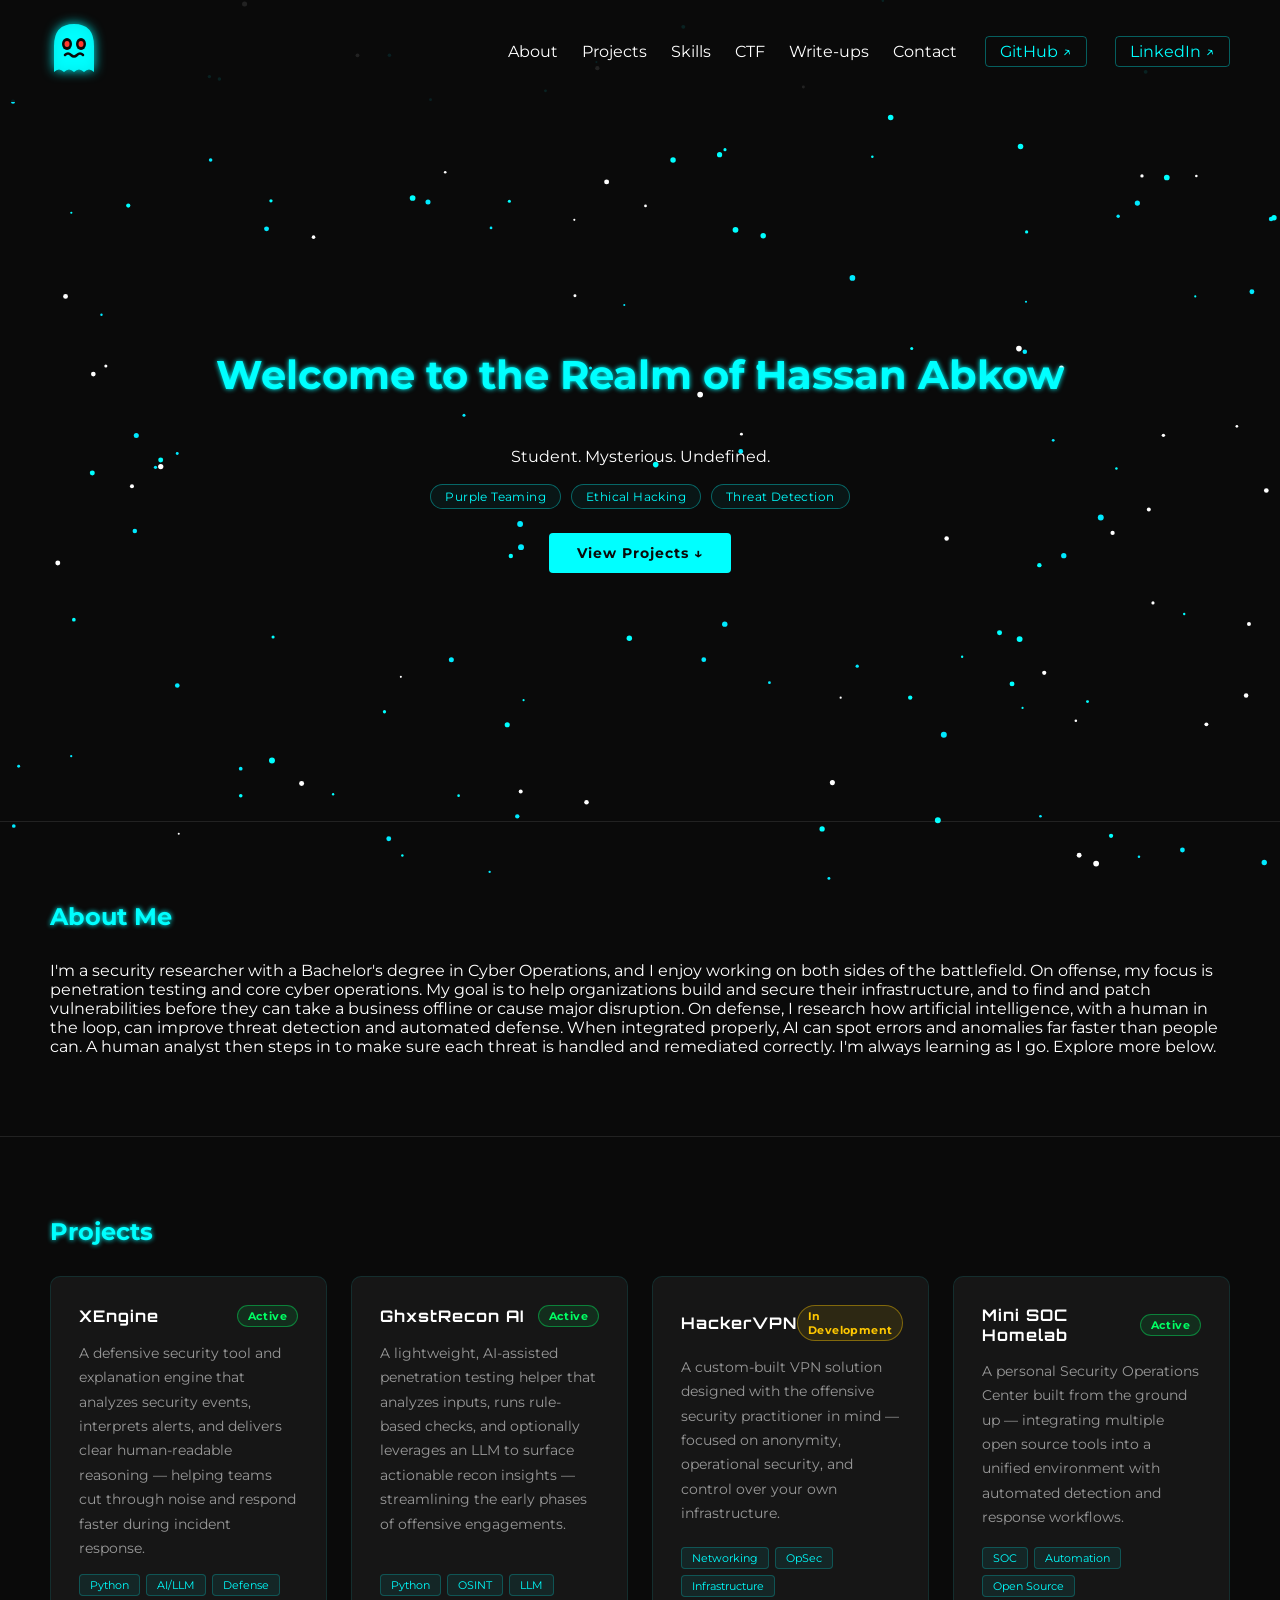
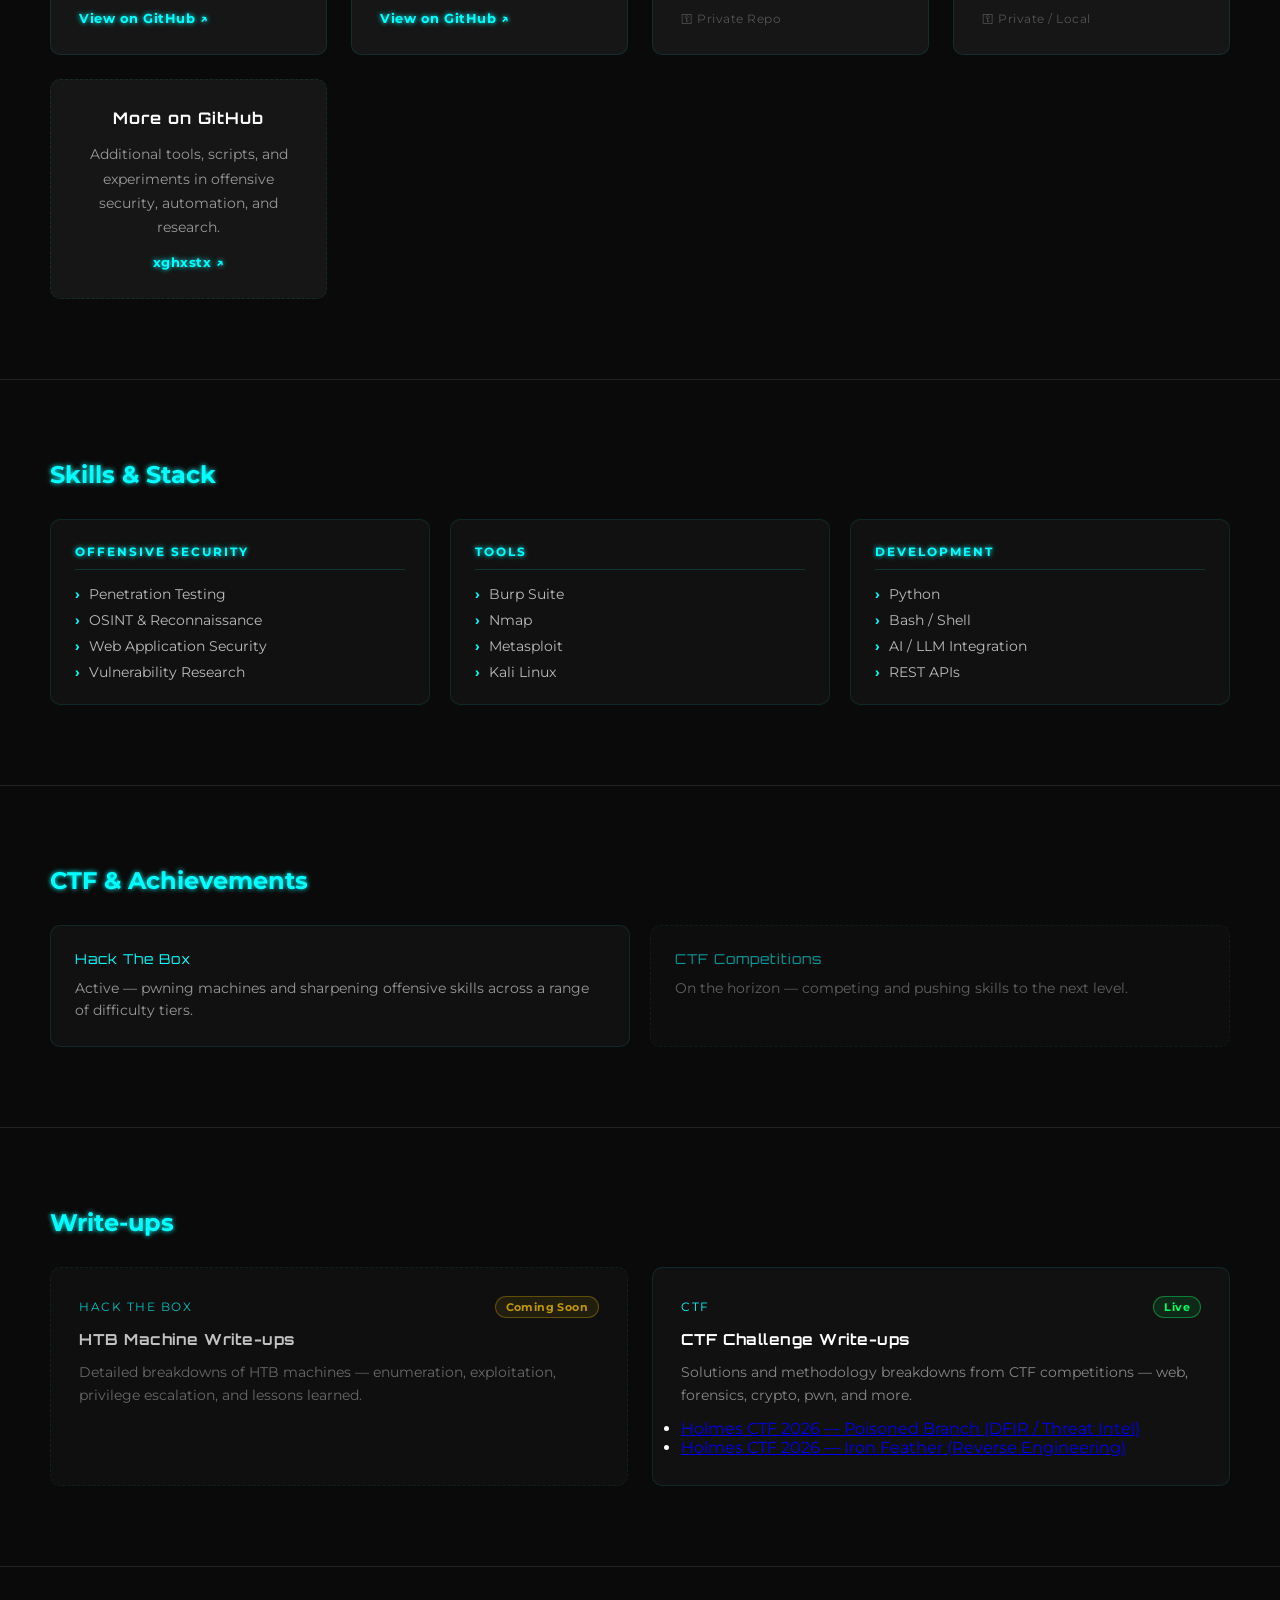
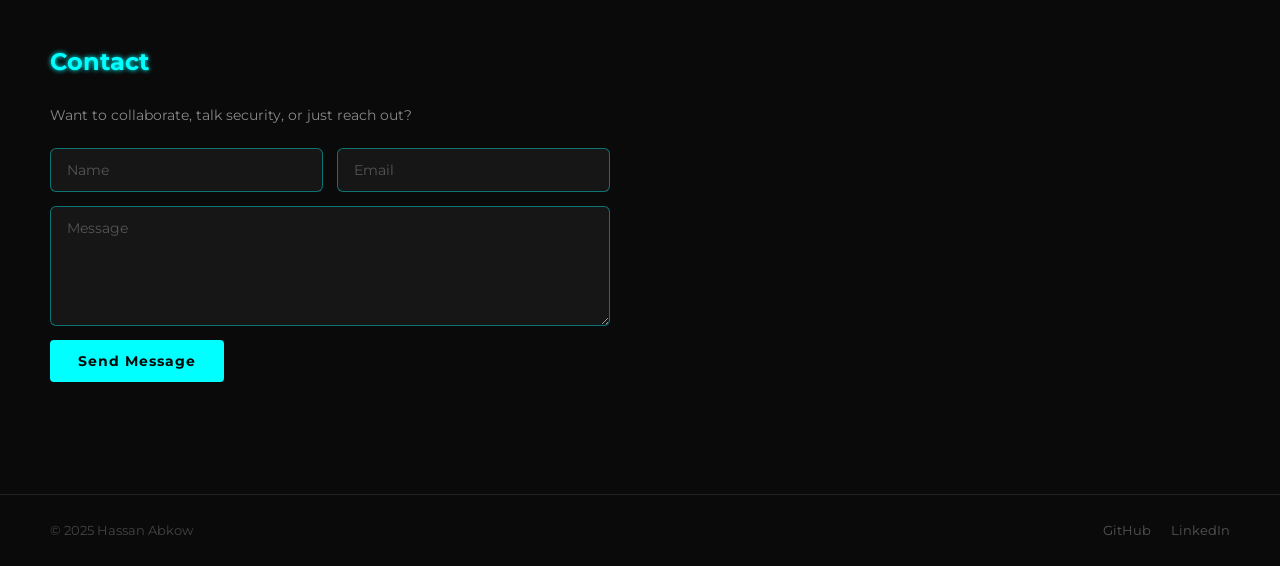
==== index.html @ f8ff7782 "Update index.html" ====
<!DOCTYPE html>
<html lang="en">
<head>
  <meta charset="UTF-8">
  <title>x6h057x | Hassan Abkow</title>
  <meta name="viewport" content="width=device-width, initial-scale=1.0">
  <link rel="stylesheet" href="style.css">
</head>
<body>

<header>
  <div class="logo">
    <svg class="logo-ghost" width="48" height="58" viewBox="0 0 48 58" xmlns="http://www.w3.org/2000/svg" cursor="pointer">
      <!-- Body -->
      <path d="M4,26 Q4,4 24,4 Q44,4 44,26 L44,52 Q39,47 34,52 Q29,47 24,52 Q19,47 14,52 Q9,47 4,52 Z"
            fill="#00ffff" opacity="0.92"/>
      <!-- Left eye -->
      <ellipse cx="17" cy="24" rx="5" ry="6" fill="#0a0a0a"/>
      <ellipse cx="17" cy="24" rx="2.5" ry="3" fill="#ff3b2f"/>
      <!-- Right eye -->
      <ellipse cx="31" cy="24" rx="5" ry="6" fill="#0a0a0a"/>
      <ellipse cx="31" cy="24" rx="2.5" ry="3" fill="#ff3b2f"/>
      <!-- Menacing mouth -->
      <path d="M15,35 Q18,32 21,35 Q24,38 27,35 Q30,32 33,35"
            stroke="#0a0a0a" stroke-width="2.5" fill="none" stroke-linecap="round"/>
    </svg>
  </div>
  <nav>
    <a href="#about">About</a>
    <a href="#projects">Projects</a>
    <a href="#skills">Skills</a>
    <a href="#ctf">CTF</a>
    <a href="#writeups">Write-ups</a>
    <a href="#contact">Contact</a>
    <a href="https://github.com/xghxstx" target="_blank" class="nav-github">GitHub ↗</a>
    <a href="https://www.linkedin.com/in/hassan-abkow-7b216433a/" target="_blank" class="nav-github">LinkedIn ↗</a>
  </nav>
</header>

<canvas id="particles"></canvas>
<div id="smoke"></div>

<!-- HERO -->
<section id="hero">
  <h2>Welcome to the Realm of Hassan Abkow</h2>
  <p>Student. Mysterious. Undefined.</p>
  <div class="hero-tags">
    <span class="tag">Purple Teaming</span>
    <span class="tag">Ethical Hacking</span>
    <span class="tag">Threat Detection</span>
  </div>
  <a href="#projects" class="cta-btn">View Projects ↓</a>
</section>

<!-- ABOUT -->
<section id="about">
  <h2>About Me</h2>
  <p>I'm a security researcher with a Bachelor's degree in Cyber Operations, and I enjoy working on both sides of the battlefield. On offense, my focus is penetration testing and core cyber operations. My goal is to help organizations build and secure their infrastructure, and to find and patch vulnerabilities before they can take a business offline or cause major disruption. On defense, I research how artificial intelligence, with a human in the loop, can improve threat detection and automated defense. When integrated properly, AI can spot errors and anomalies far faster than people can. A human analyst then steps in to make sure each threat is handled and remediated correctly. I'm always learning as I go. Explore more below.</p>
</section>

<!-- PROJECTS -->
<section id="projects">
  <h2>Projects</h2>
  <div class="project-grid">

    <div class="project-card">
      <div class="project-header">
        <h3 class="project-name">XEngine</h3>
        <span class="status-badge active">Active</span>
      </div>
      <p class="project-desc">A defensive security tool and explanation engine that analyzes security events, interprets alerts, and delivers clear human-readable reasoning — helping teams cut through noise and respond faster during incident response.</p>
      <div class="tech-stack">
        <span class="tech">Python</span>
        <span class="tech">AI/LLM</span>
        <span class="tech">Defense</span>
      </div>
      <a href="https://github.com/xghxstx/XEngine" target="_blank" class="project-link">View on GitHub ↗</a>
    </div>

    <div class="project-card">
      <div class="project-header">
        <h3 class="project-name">GhxstRecon AI</h3>
        <span class="status-badge active">Active</span>
      </div>
      <p class="project-desc">A lightweight, AI-assisted penetration testing helper that analyzes inputs, runs rule-based checks, and optionally leverages an LLM to surface actionable recon insights — streamlining the early phases of offensive engagements.</p>
      <div class="tech-stack">
        <span class="tech">Python</span>
        <span class="tech">OSINT</span>
        <span class="tech">LLM</span>
      </div>
      <a href="https://github.com/xghxstx/ghxstrecon_ai" target="_blank" class="project-link">View on GitHub ↗</a>
    </div>

    <div class="project-card">
      <div class="project-header">
        <h3 class="project-name">HackerVPN</h3>
        <span class="status-badge wip">In Development</span>
      </div>
      <p class="project-desc">A custom-built VPN solution designed with the offensive security practitioner in mind — focused on anonymity, operational security, and control over your own infrastructure.</p>
      <div class="tech-stack">
        <span class="tech">Networking</span>
        <span class="tech">OpSec</span>
        <span class="tech">Infrastructure</span>
      </div>
      <span class="project-private">⚿ Private Repo</span>
    </div>

    <div class="project-card">
      <div class="project-header">
        <h3 class="project-name">Mini SOC Homelab</h3>
        <span class="status-badge active">Active</span>
      </div>
      <p class="project-desc">A personal Security Operations Center built from the ground up — integrating multiple open source tools into a unified environment with automated detection and response workflows.</p>
      <div class="tech-stack">
        <span class="tech">SOC</span>
        <span class="tech">Automation</span>
        <span class="tech">Open Source</span>
      </div>
      <span class="project-private">⚿ Private / Local</span>
    </div>

    <div class="project-card project-card--more">
      <h3 class="project-name">More on GitHub</h3>
      <p class="project-desc">Additional tools, scripts, and experiments in offensive security, automation, and research.</p>
      <a href="https://github.com/xghxstx" target="_blank" class="project-link">xghxstx ↗</a>
    </div>

  </div>
</section>

<!-- SKILLS -->
<section id="skills">
  <h2>Skills & Stack</h2>
  <div class="skills-grid">

    <div class="skill-group">
      <h3>Offensive Security</h3>
      <ul>
        <li>Penetration Testing</li>
        <li>OSINT & Reconnaissance</li>
        <li>Web Application Security</li>
        <li>Vulnerability Research</li>
      </ul>
    </div>

    <div class="skill-group">
      <h3>Tools</h3>
      <ul>
        <li>Burp Suite</li>
        <li>Nmap</li>
        <li>Metasploit</li>
        <li>Kali Linux</li>
      </ul>
    </div>

    <div class="skill-group">
      <h3>Development</h3>
      <ul>
        <li>Python</li>
        <li>Bash / Shell</li>
        <li>AI / LLM Integration</li>
        <li>REST APIs</li>
      </ul>
    </div>

  </div>
</section>

<!-- CTF / ACHIEVEMENTS -->
<section id="ctf">
  <h2>CTF & Achievements</h2>
  <div class="ctf-grid">

    <div class="ctf-card">
      <div class="ctf-platform">Hack The Box</div>
      <p class="ctf-detail">Active — pwning machines and sharpening offensive skills across a range of difficulty tiers.</p>
    </div>

    <div class="ctf-card ctf-card--placeholder">
      <div class="ctf-platform">CTF Competitions</div>
      <p class="ctf-detail">On the horizon — competing and pushing skills to the next level.</p>
    </div>

  </div>
</section>

<!-- WRITE-UPS -->
<section id="writeups">
  <h2>Write-ups</h2>
  <div class="writeup-grid">

    <div class="writeup-card writeup-card--soon">
      <div class="writeup-header">
        <span class="writeup-category">Hack The Box</span>
        <span class="status-badge wip">Coming Soon</span>
      </div>
      <h3 class="writeup-title">HTB Machine Write-ups</h3>
      <p class="writeup-desc">Detailed breakdowns of HTB machines — enumeration, exploitation, privilege escalation, and lessons learned.</p>
    </div>
    
    <div class="writeup-card">
      <div class="writeup-header">
        <span class="writeup-category">CTF</span>
        <span class="status-badge active">Live</span>
      </div>
      <h3 class="writeup-title">CTF Challenge Write-ups</h3>
      <p class="writeup-desc">Solutions and methodology breakdowns from CTF competitions — web, forensics, crypto, pwn, and more.</p>
      <ul class="writeup-links">
      <li><a href="writeups/writeup-poisoned-branch.html">Holmes CTF 2026 — Poisoned Branch (DFIR / Threat Intel)</a></li>
      <li><a href="writeups/writeup-iron-feather.html">Holmes CTF 2026 — Iron Feather (Reverse Engineering)</a></li>
    </ul>
  </div>

  </div>
</section>

<!-- CONTACT -->
<section id="contact">
  <h2>Contact</h2>
  <p class="contact-sub">Want to collaborate, talk security, or just reach out?</p>
  <form id="contact-form">
    <div class="form-row">
      <input type="text"  id="cf-name"  placeholder="Name"  required>
      <input type="email" id="cf-email" placeholder="Email" required>
    </div>
    <textarea id="cf-msg" placeholder="Message" rows="5" required></textarea>
    <button type="button" id="send-btn">Send Message</button>
    <p id="form-feedback" class="form-feedback"></p>
  </form>
</section>

<footer>
  <div class="footer-inner">
    <p>&copy; 2025 Hassan Abkow</p>
    <div class="footer-links">
      <a href="https://github.com/xghxstx" target="_blank">GitHub</a>
      <a href="https://www.linkedin.com/in/hassan-abkow-7b216433a/" target="_blank">LinkedIn</a>
    </div>
  </div>
</footer>

<script src="script.js" defer></script>
</body>
</html>
---- style.css ----
/* Fonts */
@import url('https://fonts.googleapis.com/css2?family=Montserrat:wght@400;700&family=Orbitron:wght@500&display=swap');

/* Reset */
* { margin:0; padding:0; box-sizing:border-box; }
body { font-family:'Montserrat',sans-serif; background:#0a0a0a; color:#fff; overflow-x:hidden; position:relative; }

/* Smoke Overlay */
#smoke {
  position: fixed;
  top: 0; left: 0;
  width: 100%; height: 100%;
  background: url('') center/cover no-repeat;
  opacity: 0.15;
  pointer-events: none;
  z-index: 0;
}

/* FULLSCREEN PARTICLE BACKGROUND */
#particles {
  position: fixed;
  top: 0;
  left: 0;
  width: 100vw;
  height: 100vh;
  z-index: -2;
  pointer-events: none;
  background: transparent;
}

/* Smoke animation */
@keyframes drift {
  0% { background-position: 0 0; }
  100% { background-position: 1000px 0; }
}

/* ── Header ── */
header {
  display: flex;
  justify-content: space-between;
  align-items: center;
  padding: 20px 50px;
  position: sticky;
  top: 0;
  background: rgba(10,10,10,0.9);
  z-index: 10;
}
.logo h1 { font-family:'Orbitron',sans-serif; letter-spacing:3px; font-size:2rem; color:#00ffff; position:relative; transition:0.3s; cursor:pointer; }
header nav a { color:#fff; margin-left:20px; text-decoration:none; transition:0.3s; }
header nav a:hover { color:#ff3b2f; text-shadow:0 0 10px #ff3b2f; }

/* GitHub nav link — stands out */
.nav-github {
  color: #00ffff !important;
  border: 1px solid rgba(0,255,255,0.35);
  padding: 5px 14px;
  border-radius: 4px;
  margin-left: 24px !important;
}
.nav-github:hover {
  background: rgba(0,255,255,0.08);
  border-color: #00ffff;
  text-shadow: none !important;
  color: #00ffff !important;
}

/* Glitch Hover */
.glitch::before, .glitch::after { content:attr(data-text); position:absolute; left:0; top:0; opacity:0.8; }
.glitch::before { color:#ff3b2f; clip:rect(0,9999px,0,0); }
.glitch::after  { color:#00ffea; clip:rect(0,9999px,0,0); }
.glitch:hover::before, .glitch:hover::after { animation:glitchHover 0.5s infinite; }

@keyframes glitchHover {
  0%  { transform:translate(0,0); }
  20% { transform:translate(-2px,2px); }
  40% { transform:translate(2px,-2px); }
  60% { transform:translate(-1px,1px); }
  80% { transform:translate(1px,-1px); }
  100%{ transform:translate(0,0); }
}

/* ── Hero ── */
#hero {
  display: flex;
  flex-direction: column;
  justify-content: center;
  align-items: center;
  height: 80vh;
  text-align: center;
  animation: fadeIn 2s ease;
  gap: 18px;
  padding: 0 20px;
}
#hero h2 {
  font-size: 2.5rem;
  color: #00ffff;
  text-shadow: 0 0 5px #00ffff;
  animation: flicker 3s infinite;
}
.hero-tagline {
  font-size: 1.05rem;
  color: #bbb;
  max-width: 480px;
  line-height: 1.7;
}

/* Hero tag pills */
.hero-tags { display:flex; gap:10px; flex-wrap:wrap; justify-content:center; }
.tag {
  border: 1px solid rgba(0,255,255,0.35);
  color: #00ffff;
  padding: 4px 14px;
  border-radius: 20px;
  font-size: 0.78rem;
  background: rgba(0,255,255,0.05);
  letter-spacing: 0.4px;
}

/* CTA button */
.cta-btn {
  display: inline-block;
  margin-top: 6px;
  padding: 11px 28px;
  background: #00ffff;
  color: #0a0a0a;
  font-weight: 700;
  font-size: 0.88rem;
  letter-spacing: 1px;
  border-radius: 4px;
  text-decoration: none;
  transition: 0.3s;
}
.cta-btn:hover { background:#ff3b2f; color:#fff; box-shadow:0 0 20px #ff3b2f; }

/* ── Sections ── */
section { padding:80px 50px; border-bottom:1px solid rgba(255,255,255,0.1); }

/* ── Project Cards ── */
.project-grid { display:grid; grid-template-columns:repeat(auto-fit,minmax(240px,1fr)); gap:24px; }

.project-card {
  background: rgba(255,255,255,0.05);
  border: 1px solid rgba(0,255,255,0.1);
  padding: 28px;
  border-radius: 10px;
  display: flex;
  flex-direction: column;
  gap: 14px;
  transition: transform 0.3s, box-shadow 0.3s, background 0.3s;
}
.project-card:hover {
  transform: translateY(-8px);
  box-shadow: 0 0 25px rgba(0,255,255,0.2);
  background: rgba(255,255,255,0.08);
}
.project-card--more { justify-content:center; text-align:center; align-items:center; border-style:dashed; }

.project-header { display:flex; justify-content:space-between; align-items:center; }

.project-name {
  font-family: 'Orbitron', sans-serif;
  font-size: 1rem;
  color: #fff;
  letter-spacing: 1px;
  text-shadow: none;
  margin: 0;
}

/* Status badges */
.status-badge {
  font-size: 0.68rem;
  padding: 3px 10px;
  border-radius: 20px;
  font-weight: 700;
  letter-spacing: 0.4px;
}
.status-badge.active {
  background: rgba(0,255,100,0.1);
  border: 1px solid rgba(0,255,100,0.4);
  color: #00ff64;
}
.status-badge.wip {
  background: rgba(255,200,0,0.1);
  border: 1px solid rgba(255,200,0,0.4);
  color: #ffc800;
}

.project-desc {
  color: #999;
  font-size: 0.87rem;
  line-height: 1.75;
  flex: 1;
}

/* Tech stack chips */
.tech-stack { display:flex; flex-wrap:wrap; gap:6px; }
.tech {
  background: rgba(0,255,255,0.07);
  border: 1px solid rgba(0,255,255,0.22);
  color: #00ffff;
  font-size: 0.7rem;
  padding: 3px 10px;
  border-radius: 4px;
}

.project-link {
  display: inline-block;
  color: #00ffff;
  text-decoration: none;
  font-size: 0.82rem;
  font-weight: 700;
  letter-spacing: 0.5px;
  transition: 0.2s;
  text-shadow: 0 0 5px #00ffff;
}
.project-link:hover { color:#ff3b2f; text-shadow:0 0 8px #ff3b2f; }

/* ── Skills ── */
.skills-grid { display:grid; grid-template-columns:repeat(auto-fit,minmax(200px,1fr)); gap:20px; }

.skill-group {
  background: rgba(255,255,255,0.03);
  border: 1px solid rgba(0,255,255,0.1);
  border-radius: 10px;
  padding: 24px;
}
.skill-group h3 {
  font-size: 0.75rem;
  letter-spacing: 2px;
  text-transform: uppercase;
  margin-bottom: 16px;
  padding-bottom: 10px;
  border-bottom: 1px solid rgba(0,255,255,0.15);
}
.skill-group ul { list-style:none; display:flex; flex-direction:column; gap:10px; }
.skill-group ul li {
  color: #bbb;
  font-size: 0.87rem;
  padding-left: 14px;
  position: relative;
}
.skill-group ul li::before { content:'›'; position:absolute; left:0; color:#00ffff; font-weight:700; }

/* ── CTF / Achievements ── */
.ctf-grid { display:grid; grid-template-columns:repeat(auto-fit,minmax(200px,1fr)); gap:20px; }

.ctf-card {
  background: rgba(255,255,255,0.03);
  border: 1px solid rgba(0,255,255,0.1);
  border-radius: 10px;
  padding: 24px;
  display: flex;
  flex-direction: column;
  gap: 10px;
  transition: transform 0.3s, box-shadow 0.3s;
}
.ctf-card:hover { transform:translateY(-5px); box-shadow:0 0 18px rgba(0,255,255,0.15); }
.ctf-card--placeholder { border-style:dashed; opacity:0.6; }

.ctf-platform {
  font-family: 'Orbitron', sans-serif;
  font-size: 0.85rem;
  color: #00ffff;
  letter-spacing: 1px;
}
.ctf-detail { color:#999; font-size:0.85rem; line-height:1.65; }

/* ── Buttons ── */
button { background:#00ffff; border:none; padding:10px 20px; cursor:pointer; transition:0.3s; }
button:hover { background:#ff3b2f; box-shadow:0 0 20px #ff3b2f; animation:flicker 2s infinite; }

/* ── Contact ── */
.contact-sub { color:#888; margin-bottom:24px; font-size:0.9rem; }

#contact-form {
  max-width: 560px;
  display: flex;
  flex-direction: column;
  gap: 14px;
}
.form-row { display:grid; grid-template-columns:1fr 1fr; gap:14px; }

#contact input,
#contact textarea {
  background: rgba(255,255,255,0.05);
  border: 1px solid rgba(0,255,255,0.4);
  color: #fff;
  padding: 12px 16px;
  border-radius: 6px;
  outline: none;
  font-family: 'Montserrat', sans-serif;
  font-size: 0.88rem;
  width: 100%;
  transition: border-color 0.2s;
}
#contact input::placeholder,
#contact textarea::placeholder { color:#555; }
#contact input:focus,
#contact textarea:focus { border-color: rgba(0,255,255,0.7); }
#contact textarea { resize:vertical; min-height:120px; }

#send-btn {
  align-self: flex-start;
  background: #00ffff;
  color: #0a0a0a;
  border: none;
  padding: 12px 28px;
  font-family: 'Montserrat', sans-serif;
  font-weight: 700;
  font-size: 0.88rem;
  letter-spacing: 1px;
  border-radius: 4px;
  cursor: pointer;
  transition: 0.3s;
}
#send-btn:hover { background:#ff3b2f; color:#fff; box-shadow:0 0 20px #ff3b2f; animation:none; }

.form-feedback { font-size:0.85rem; min-height:18px; color:#00ff64; }
.form-feedback.error { color:#ff3b2f; }

/* ── Footer ── */
footer { padding:28px 50px; position:relative; z-index:2; }
.footer-inner { display:flex; justify-content:space-between; align-items:center; }
footer p { color:#444; font-size:0.8rem; }
.footer-links { display:flex; gap:20px; }
.footer-links a { color:#555; text-decoration:none; font-size:0.8rem; transition:0.2s; }
.footer-links a:hover { color:#00ffff; }

/* ── Animations ── */
@keyframes fadeIn { from { opacity:0; } to { opacity:1; } }
@keyframes flicker {
  0%,19%,21%,23%,25%,54%,56%,100% { opacity:1; text-shadow:0 0 5px #00ffff,0 0 10px #00ffff; }
  20%,22%,24%,55% { opacity:0.4; text-shadow:none; }
}

/* ── Keep content above canvas ── */
body, header, section, footer { position:relative; z-index:2; }

/* ── Section headings ── */
section h2,
section h3 {
  color: #00ffff;
  text-shadow: 0 0 5px #00ffff;
}
section h2 { margin-bottom:30px; }

/* ── Responsive ── */
@media(max-width:768px){
  header { flex-direction:column; gap:14px; padding:20px; }
  header nav { flex-wrap:wrap; justify-content:center; }
  section { padding:60px 24px; }
  #hero h2 { font-size:2rem; }
  .form-row { grid-template-columns:1fr; }
  .footer-inner { flex-direction:column; gap:10px; text-align:center; }
}

/* Ghost logo glitch */
.logo-ghost {
  filter: drop-shadow(0 0 6px #00ffff);
  transition: filter 0.3s;
  cursor: pointer;
}

.logo-ghost:hover {
  animation: ghostGlitch 0.5s infinite;
}

@keyframes ghostGlitch {
  0%   { filter: drop-shadow(0 0 6px #00ffff); transform: translate(0, 0); }
  15%  { filter: drop-shadow(-3px 0 0 #ff3b2f) drop-shadow(3px 0 0 #00ffea); transform: translate(-2px, 1px); }
  30%  { filter: drop-shadow(0 0 6px #00ffff); transform: translate(0, 0); }
  45%  { filter: drop-shadow(3px 0 0 #ff3b2f) drop-shadow(-3px 0 0 #00ffea); transform: translate(2px, -1px); }
  60%  { filter: drop-shadow(0 0 6px #00ffff); transform: translate(0, 0); }
  75%  { filter: drop-shadow(-2px 0 0 #ff3b2f) drop-shadow(2px 0 0 #00ffea); transform: translate(-1px, 2px); }
  100% { filter: drop-shadow(0 0 6px #00ffff); transform: translate(0, 0); }
}

/* ── Write-ups ── */
.writeup-grid { display:grid; grid-template-columns:repeat(auto-fit,minmax(260px,1fr)); gap:24px; }

.writeup-card {
  background: rgba(255,255,255,0.03);
  border: 1px solid rgba(0,255,255,0.1);
  border-radius: 10px;
  padding: 28px;
  display: flex;
  flex-direction: column;
  gap: 12px;
  transition: transform 0.3s, box-shadow 0.3s;
}
.writeup-card--soon {
  border-style: dashed;
  opacity: 0.75;
}
.writeup-card:hover {
  transform: translateY(-6px);
  box-shadow: 0 0 20px rgba(0,255,255,0.12);
  opacity: 1;
}
.writeup-header {
  display: flex;
  justify-content: space-between;
  align-items: center;
}
.writeup-category {
  font-size: 0.72rem;
  letter-spacing: 1.5px;
  text-transform: uppercase;
  color: #00ffff;
}
.writeup-title {
  font-family: 'Orbitron', sans-serif;
  font-size: 0.95rem;
  color: #fff;
  letter-spacing: 0.5px;
  text-shadow: none;
  margin: 0;
}
.writeup-desc {
  color: #888;
  font-size: 0.85rem;
  line-height: 1.7;
}

.project-private {
  font-size: 0.75rem;
  color: #555;
  letter-spacing: 0.5px;
  margin-top: auto;
}
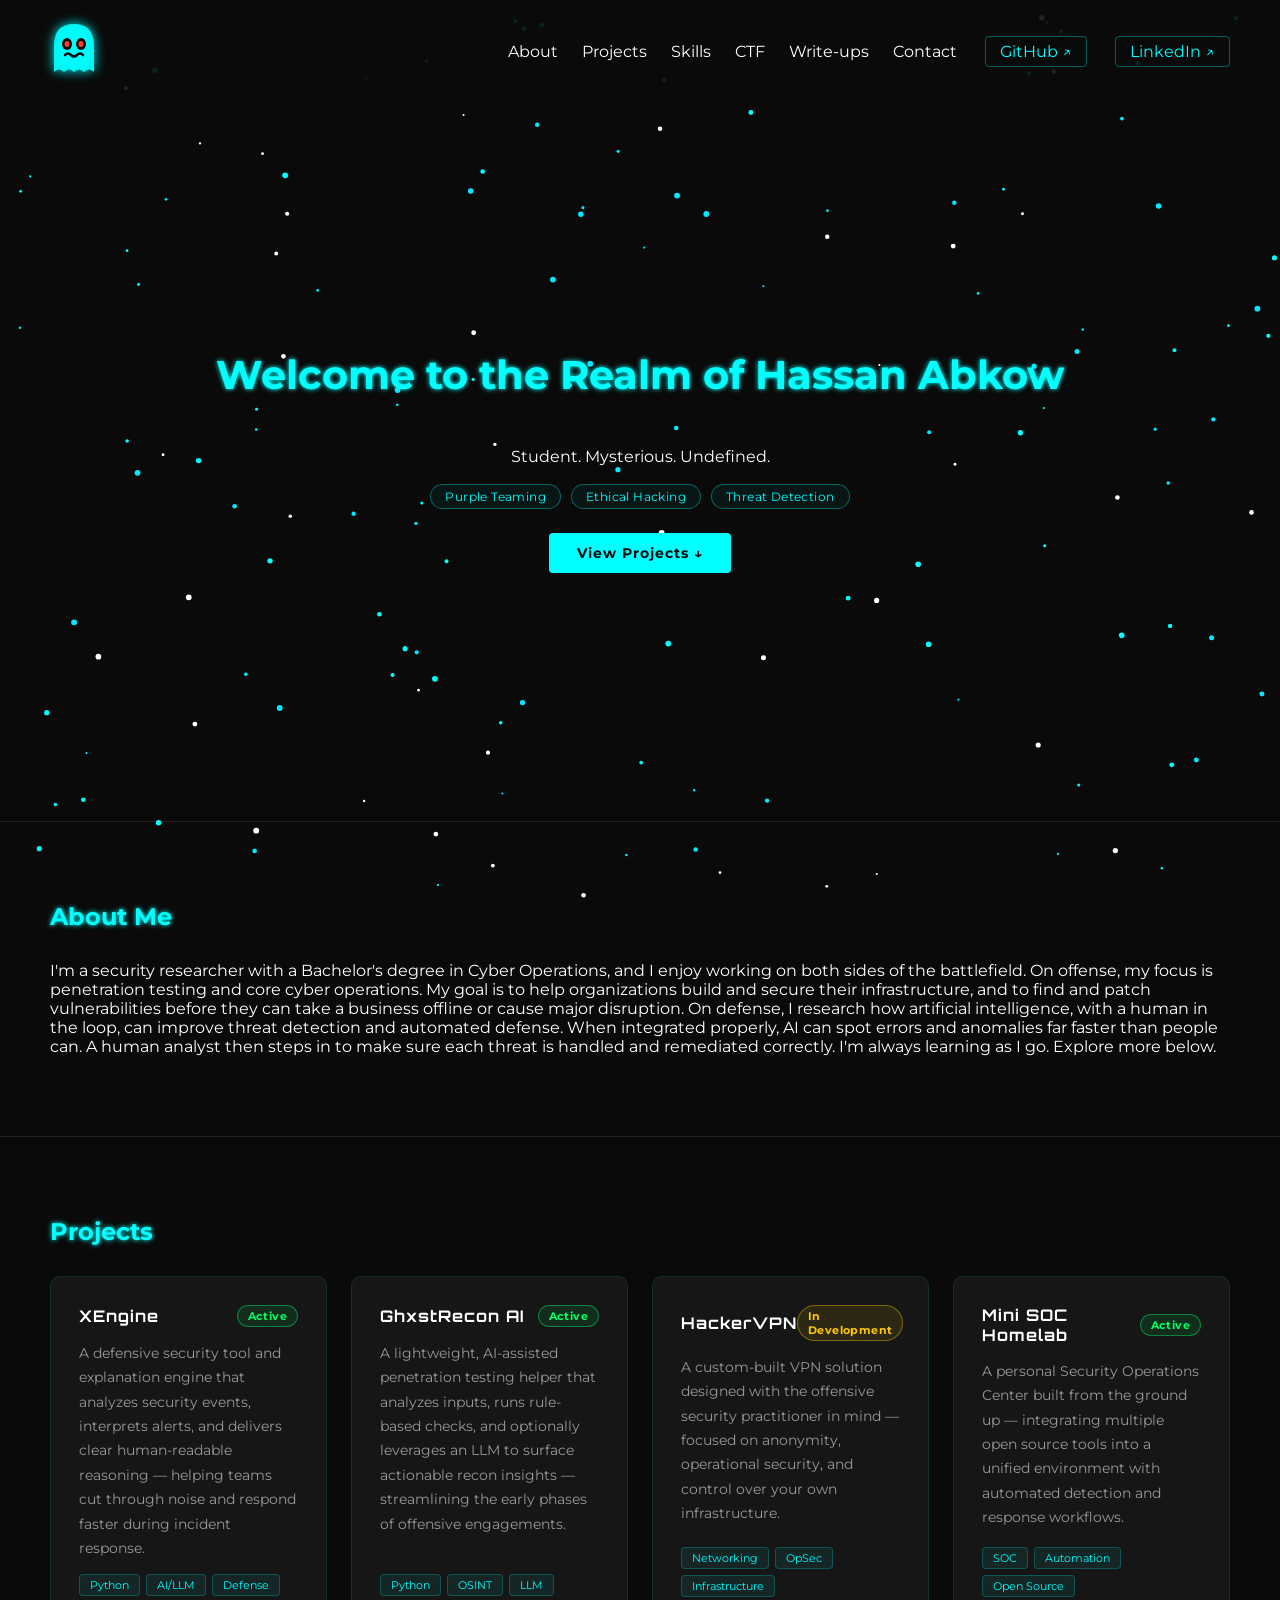
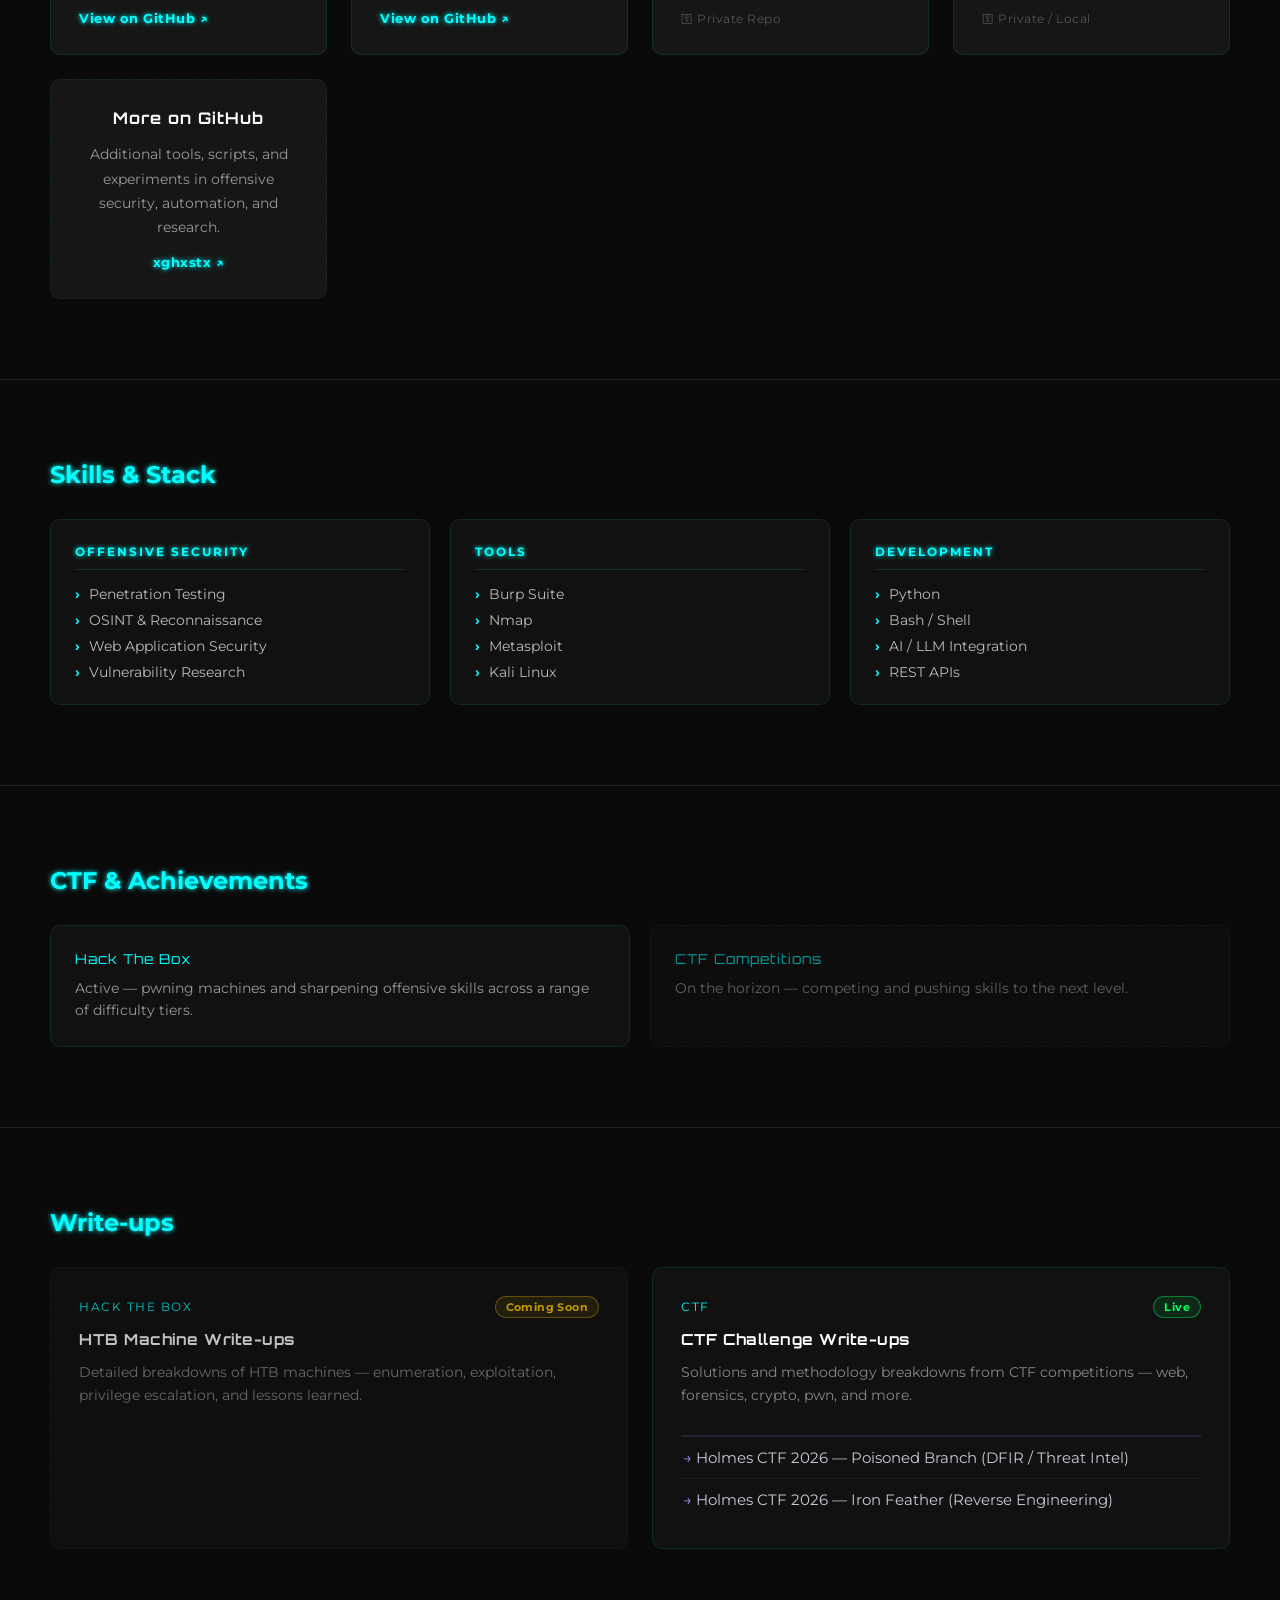
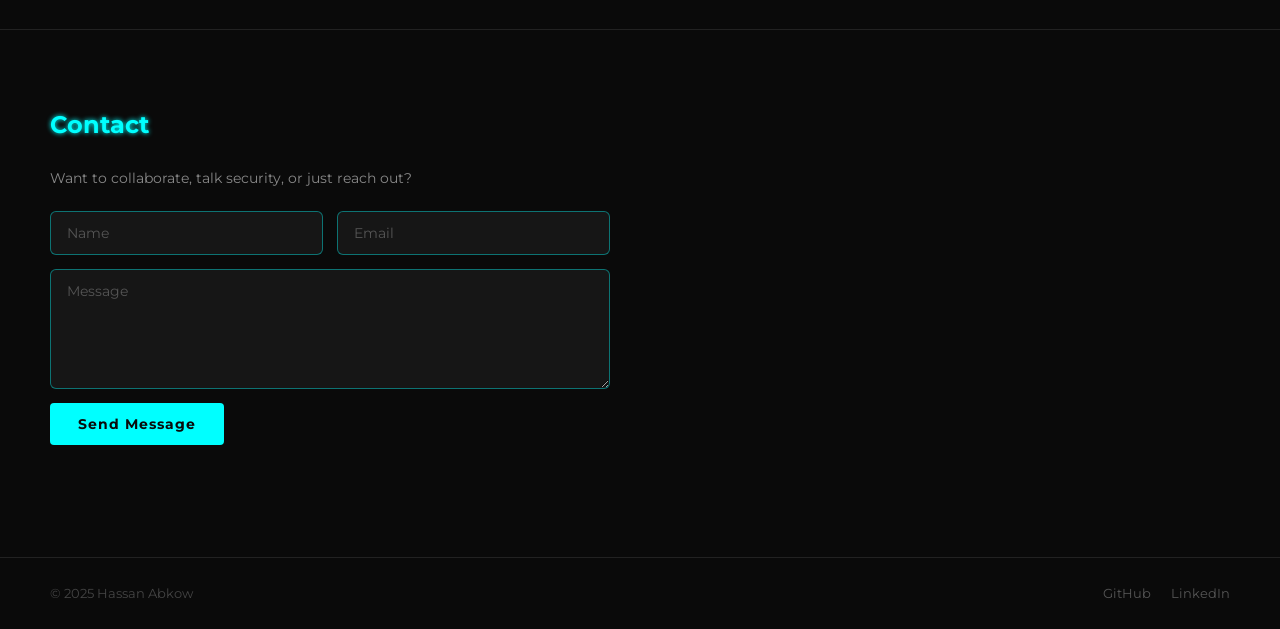
==== commit 9eb567e0: "Add CTF Challenge Write-ups to index.html Added a new CTF Challenge Write-ups section with links." ====
--- a/index.html
+++ b/index.html
@@ -198,18 +198,22 @@
       <p class="writeup-desc">Detailed breakdowns of HTB machines — enumeration, exploitation, privilege escalation, and lessons learned.</p>
     </div>
     
-    <div class="writeup-card">
-      <div class="writeup-header">
-        <span class="writeup-category">CTF</span>
-        <span class="status-badge active">Live</span>
-      </div>
-      <h3 class="writeup-title">CTF Challenge Write-ups</h3>
-      <p class="writeup-desc">Solutions and methodology breakdowns from CTF competitions — web, forensics, crypto, pwn, and more.</p>
-      <ul class="writeup-links">
-      <li><a href="writeups/writeup-poisoned-branch.html">Holmes CTF 2026 — Poisoned Branch (DFIR / Threat Intel)</a></li>
-      <li><a href="writeups/writeup-iron-feather.html">Holmes CTF 2026 — Iron Feather (Reverse Engineering)</a></li>
-    </ul>
-  </div>
+<div class="writeup-card">
+  <div class="writeup-header">
+    <span class="writeup-category">CTF</span>
+    <span class="status-badge active">Live</span>
+  </div>
+  <h3 class="writeup-title">CTF Challenge Write-ups</h3>
+  <p class="writeup-desc">Solutions and methodology breakdowns from CTF competitions — web, forensics, crypto, pwn, and more.</p>
+  <ul style="list-style:none; margin:16px 0 0; padding:0; border-top:1px solid rgba(167,139,250,0.15);">
+    <li style="border-top:1px solid rgba(167,139,250,0.10);">
+      <a href="writeups/writeup-poisoned-branch.html" style="display:block; padding:11px 2px; color:#c7cbd6; text-decoration:none; font-size:0.95rem;"><span style="color:#a78bfa;">→</span> Holmes CTF 2026 — Poisoned Branch (DFIR / Threat Intel)</a>
+    </li>
+    <li style="border-top:1px solid rgba(167,139,250,0.10);">
+      <a href="writeups/writeup-iron-feather.html" style="display:block; padding:11px 2px; color:#c7cbd6; text-decoration:none; font-size:0.95rem;"><span style="color:#a78bfa;">→</span> Holmes CTF 2026 — Iron Feather (Reverse Engineering)</a>
+    </li>
+  </ul>
+</div>
 
   </div>
 </section>
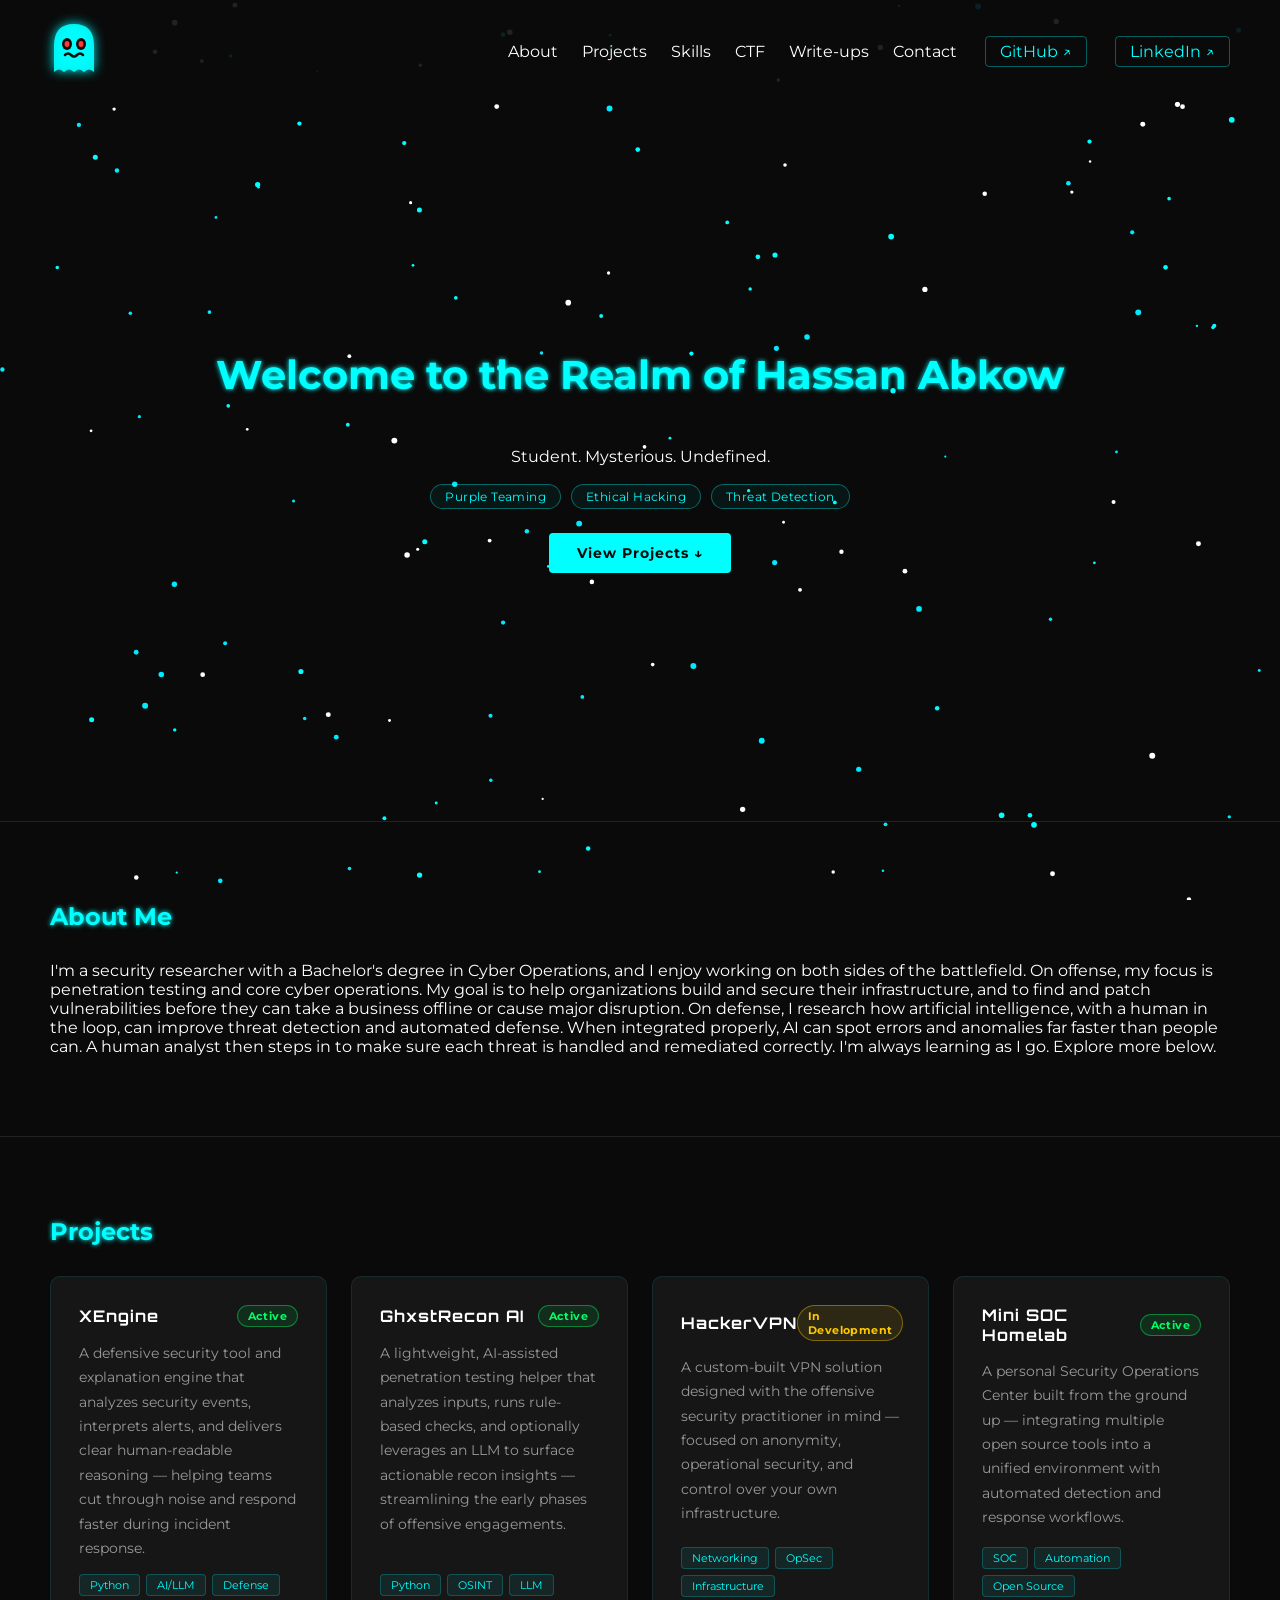
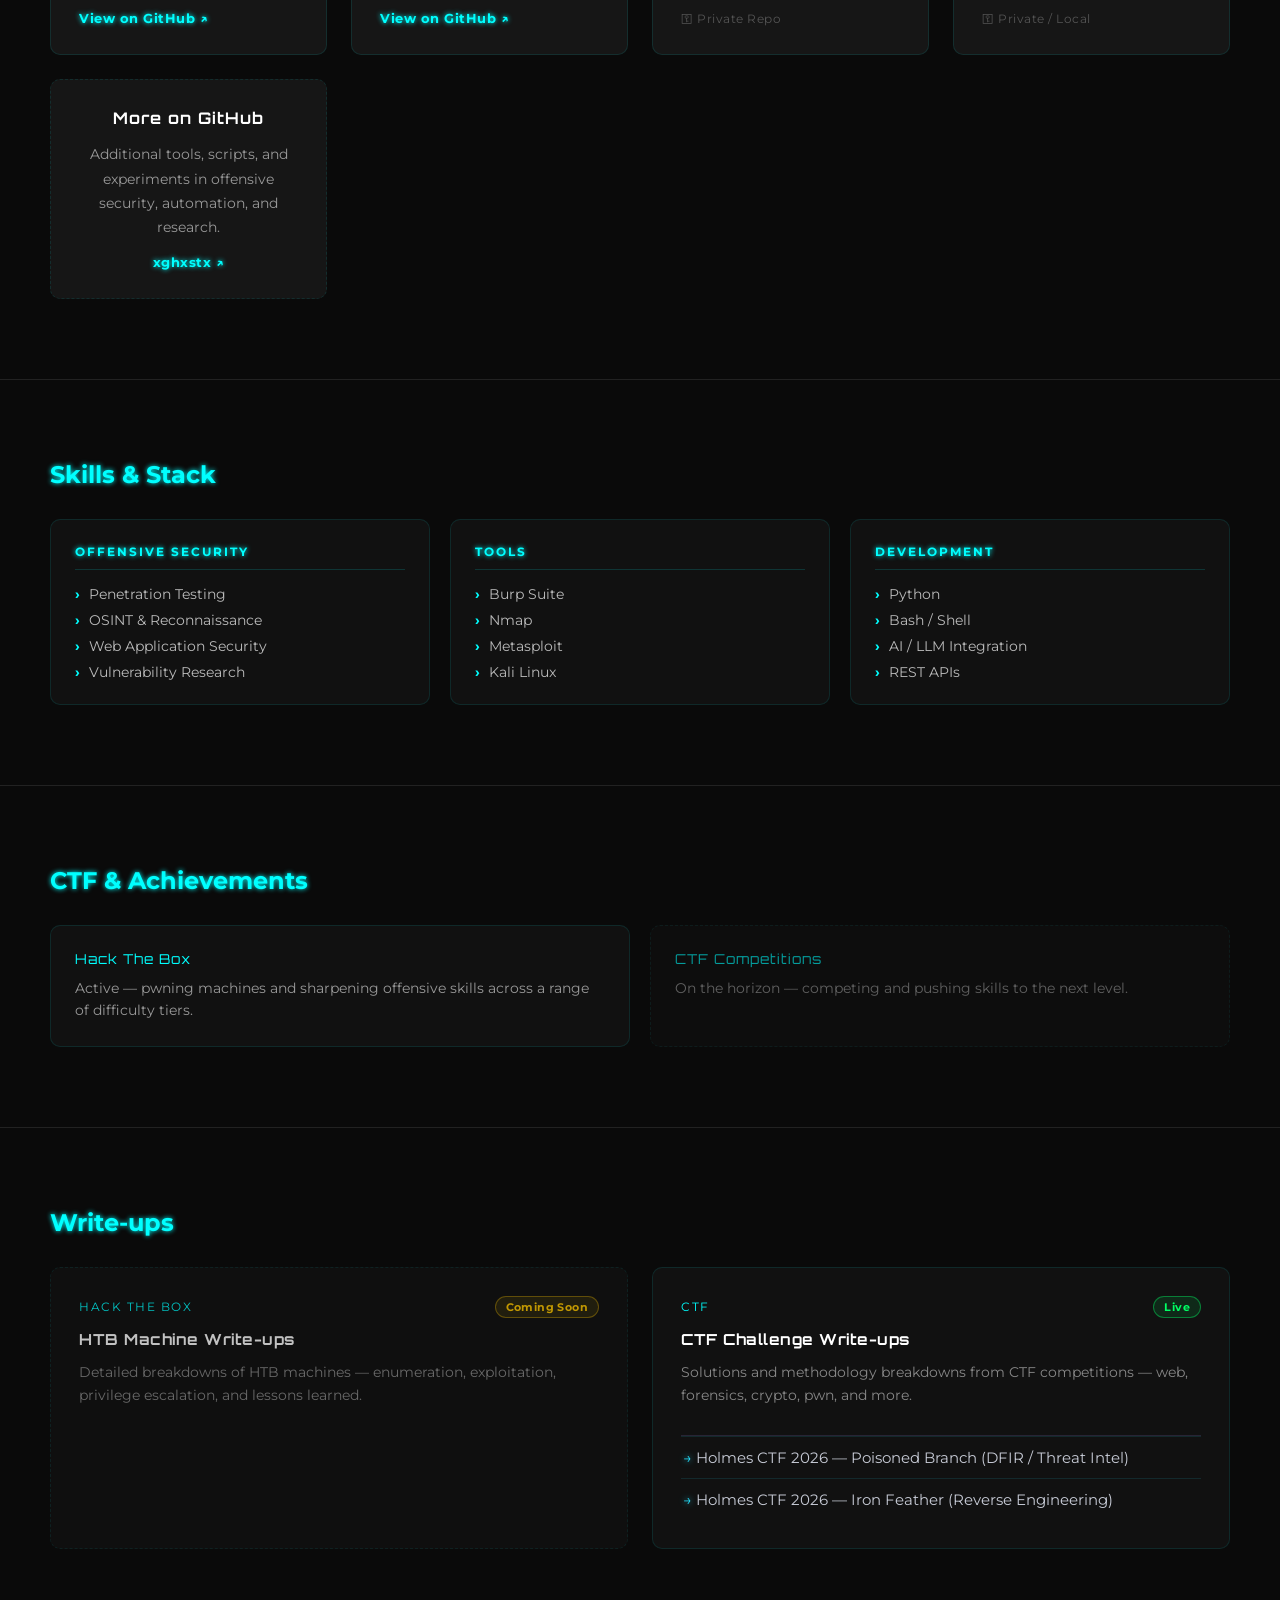
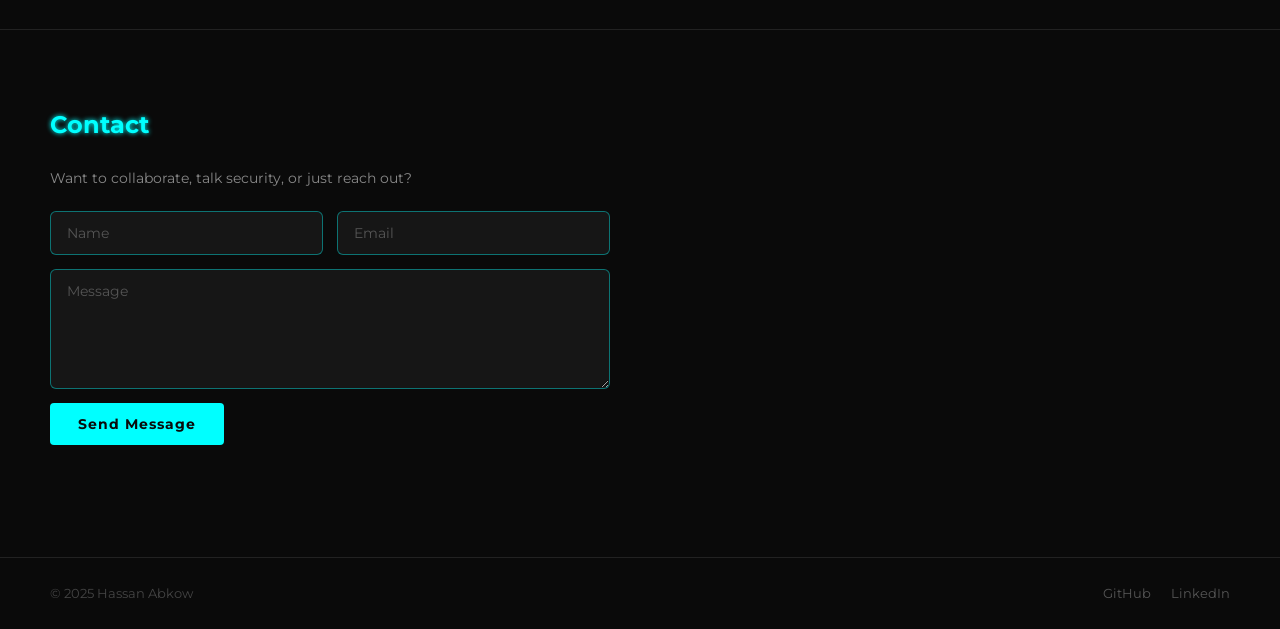
==== commit bb9c3088: "Update index.html" ====
--- a/index.html
+++ b/index.html
@@ -206,11 +206,12 @@
   <h3 class="writeup-title">CTF Challenge Write-ups</h3>
   <p class="writeup-desc">Solutions and methodology breakdowns from CTF competitions — web, forensics, crypto, pwn, and more.</p>
   <ul style="list-style:none; margin:16px 0 0; padding:0; border-top:1px solid rgba(167,139,250,0.15);">
-    <li style="border-top:1px solid rgba(167,139,250,0.10);">
-      <a href="writeups/writeup-poisoned-branch.html" style="display:block; padding:11px 2px; color:#c7cbd6; text-decoration:none; font-size:0.95rem;"><span style="color:#a78bfa;">→</span> Holmes CTF 2026 — Poisoned Branch (DFIR / Threat Intel)</a>
+        <li style="border-top:1px solid rgba(34,211,238,0.12);">
+      <a href="writeups/writeup-poisoned-branch.html" style="display:block; padding:11px 2px; color:#c7cbd6; text-decoration:none; font-size:0.95rem;"><span style="color:#22d3ee; text-shadow:0 0 6px rgba(34,211,238,0.85);">→</span> Holmes CTF 2026 — Poisoned Branch (DFIR / Threat Intel)</a>
     </li>
-    <li style="border-top:1px solid rgba(167,139,250,0.10);">
-      <a href="writeups/writeup-iron-feather.html" style="display:block; padding:11px 2px; color:#c7cbd6; text-decoration:none; font-size:0.95rem;"><span style="color:#a78bfa;">→</span> Holmes CTF 2026 — Iron Feather (Reverse Engineering)</a>
+    <li style="border-top:1px solid rgba(34,211,238,0.12);">
+      <a href="writeups/writeup-iron-feather.html" style="display:block; padding:11px 2px; color:#c7cbd6; text-decoration:none; font-size:0.95rem;"><span style="color:#22d3ee; text-shadow:0 0 6px rgba(34,211,238,0.85);">→</span> Holmes CTF 2026 — Iron Feather (Reverse Engineering)</a>
+    </li>
     </li>
   </ul>
 </div>
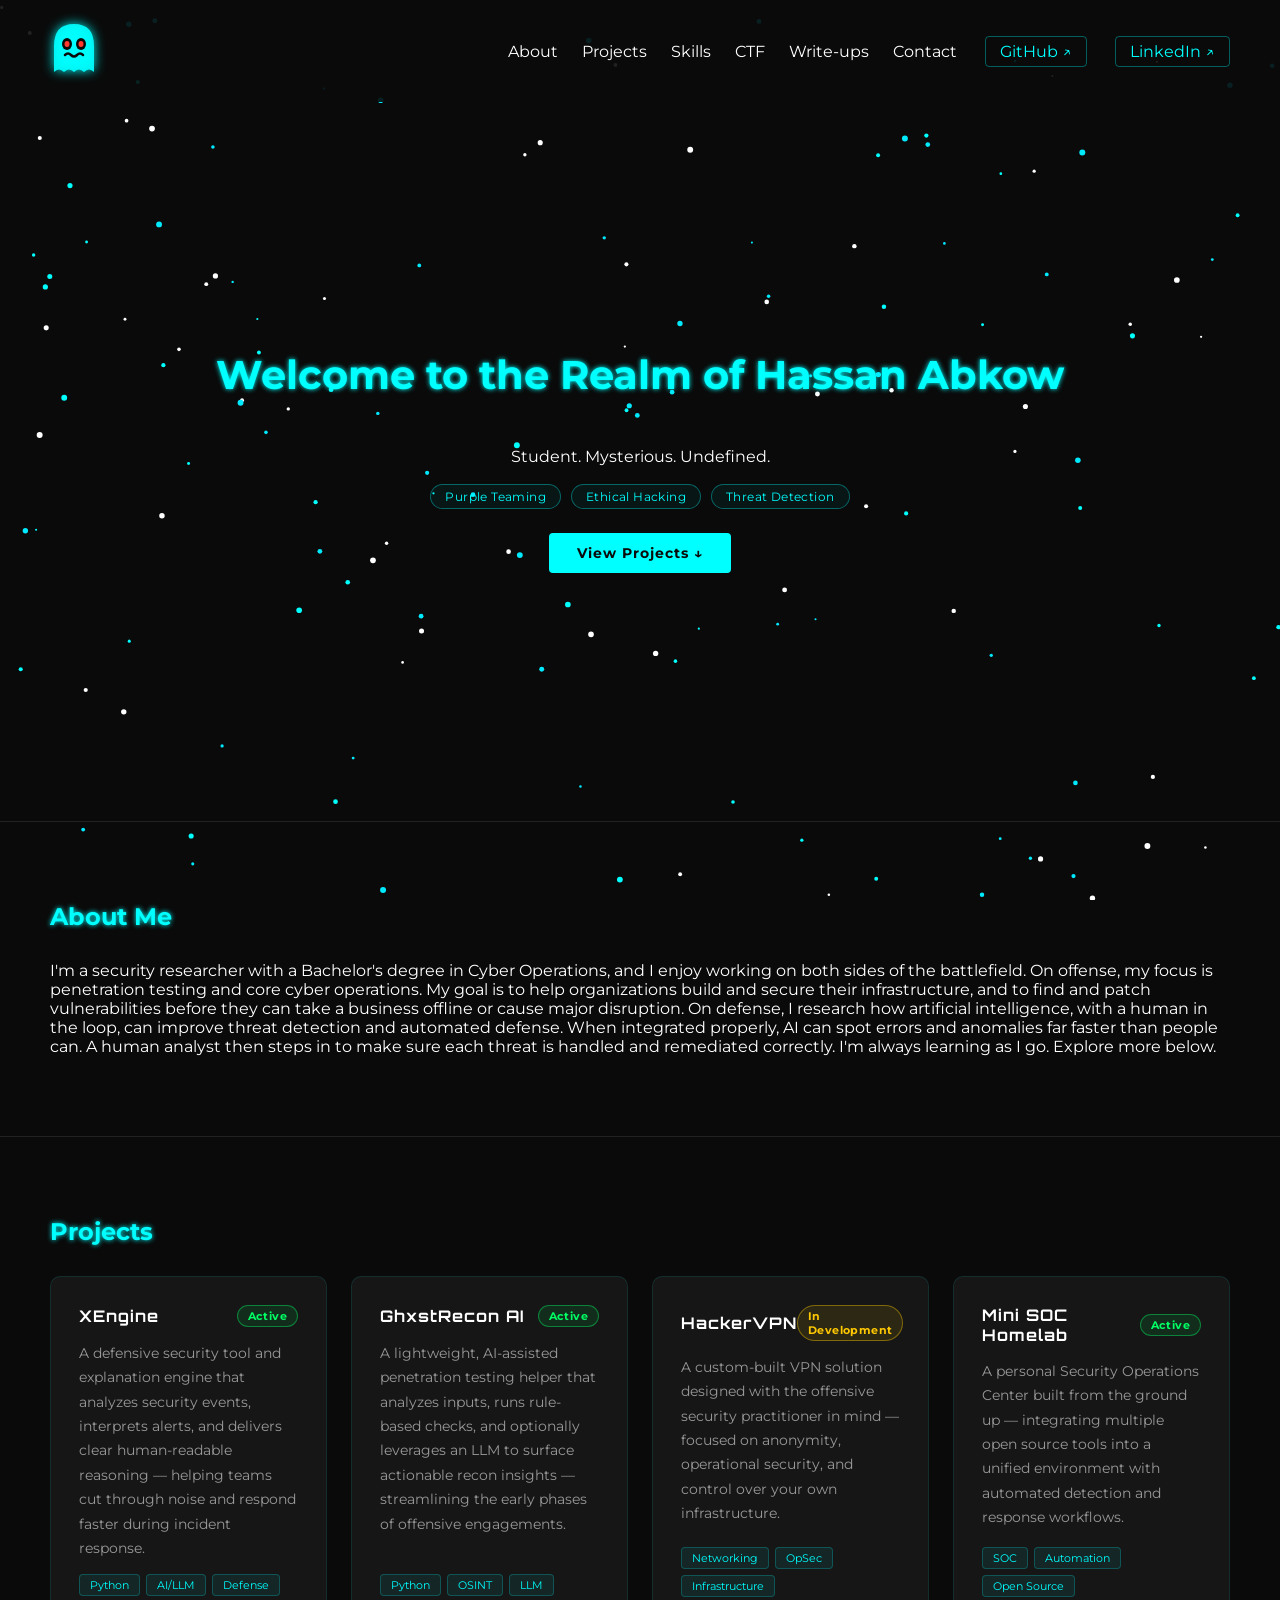
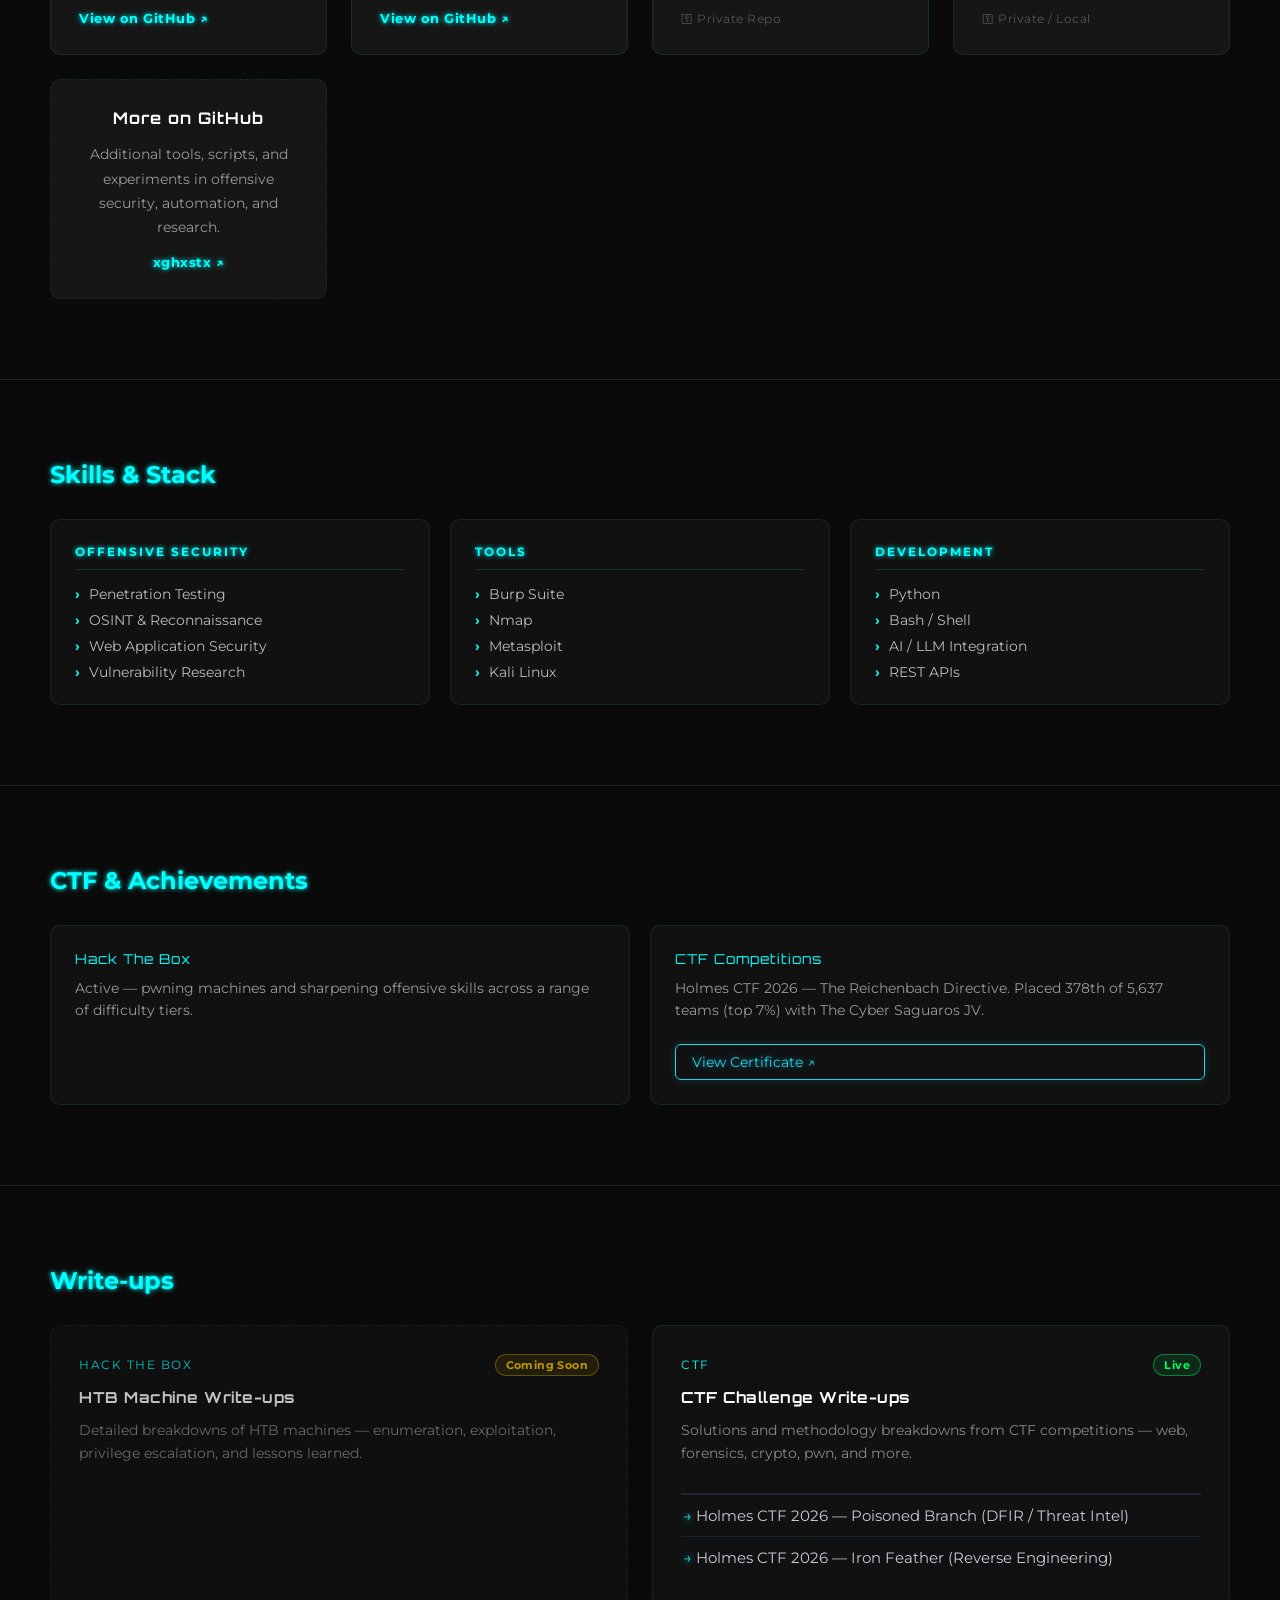
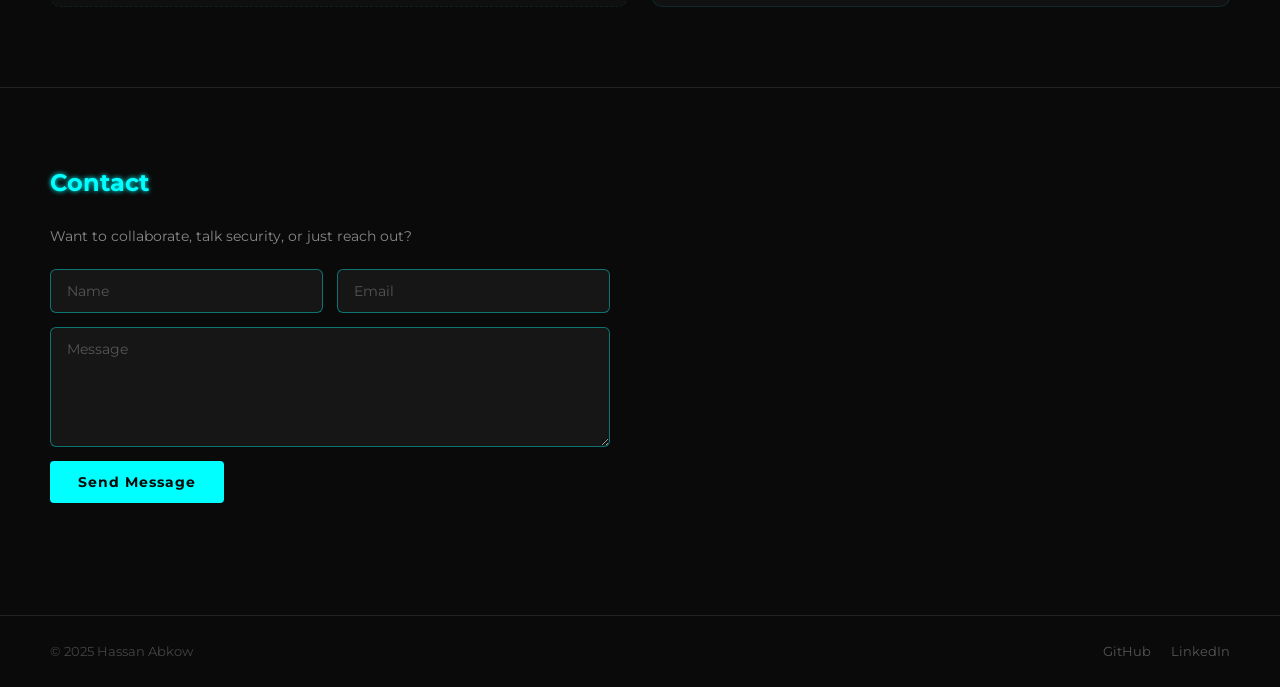
==== commit be3afab3: "Update index.html" ====
--- a/index.html
+++ b/index.html
@@ -176,10 +176,11 @@
       <p class="ctf-detail">Active — pwning machines and sharpening offensive skills across a range of difficulty tiers.</p>
     </div>
 
-    <div class="ctf-card ctf-card--placeholder">
-      <div class="ctf-platform">CTF Competitions</div>
-      <p class="ctf-detail">On the horizon — competing and pushing skills to the next level.</p>
-    </div>
+    <div class="ctf-card">
+  <div class="ctf-platform">CTF Competitions</div>
+  <p class="ctf-detail">Holmes CTF 2026 — The Reichenbach Directive. Placed 378th of 5,637 teams (top 7%) with The Cyber Saguaros JV.</p>
+  <a href="holmes-ctf-2026-certificate.pdf" target="_blank" rel="noopener" style="display:inline-block; margin-top:12px; padding:8px 16px; border:1px solid #22d3ee; border-radius:6px; color:#22d3ee; text-decoration:none; font-size:0.9rem; text-shadow:0 0 6px rgba(34,211,238,0.6); box-shadow:0 0 10px rgba(34,211,238,0.15);">View Certificate ↗</a>
+</div>
 
   </div>
 </section>
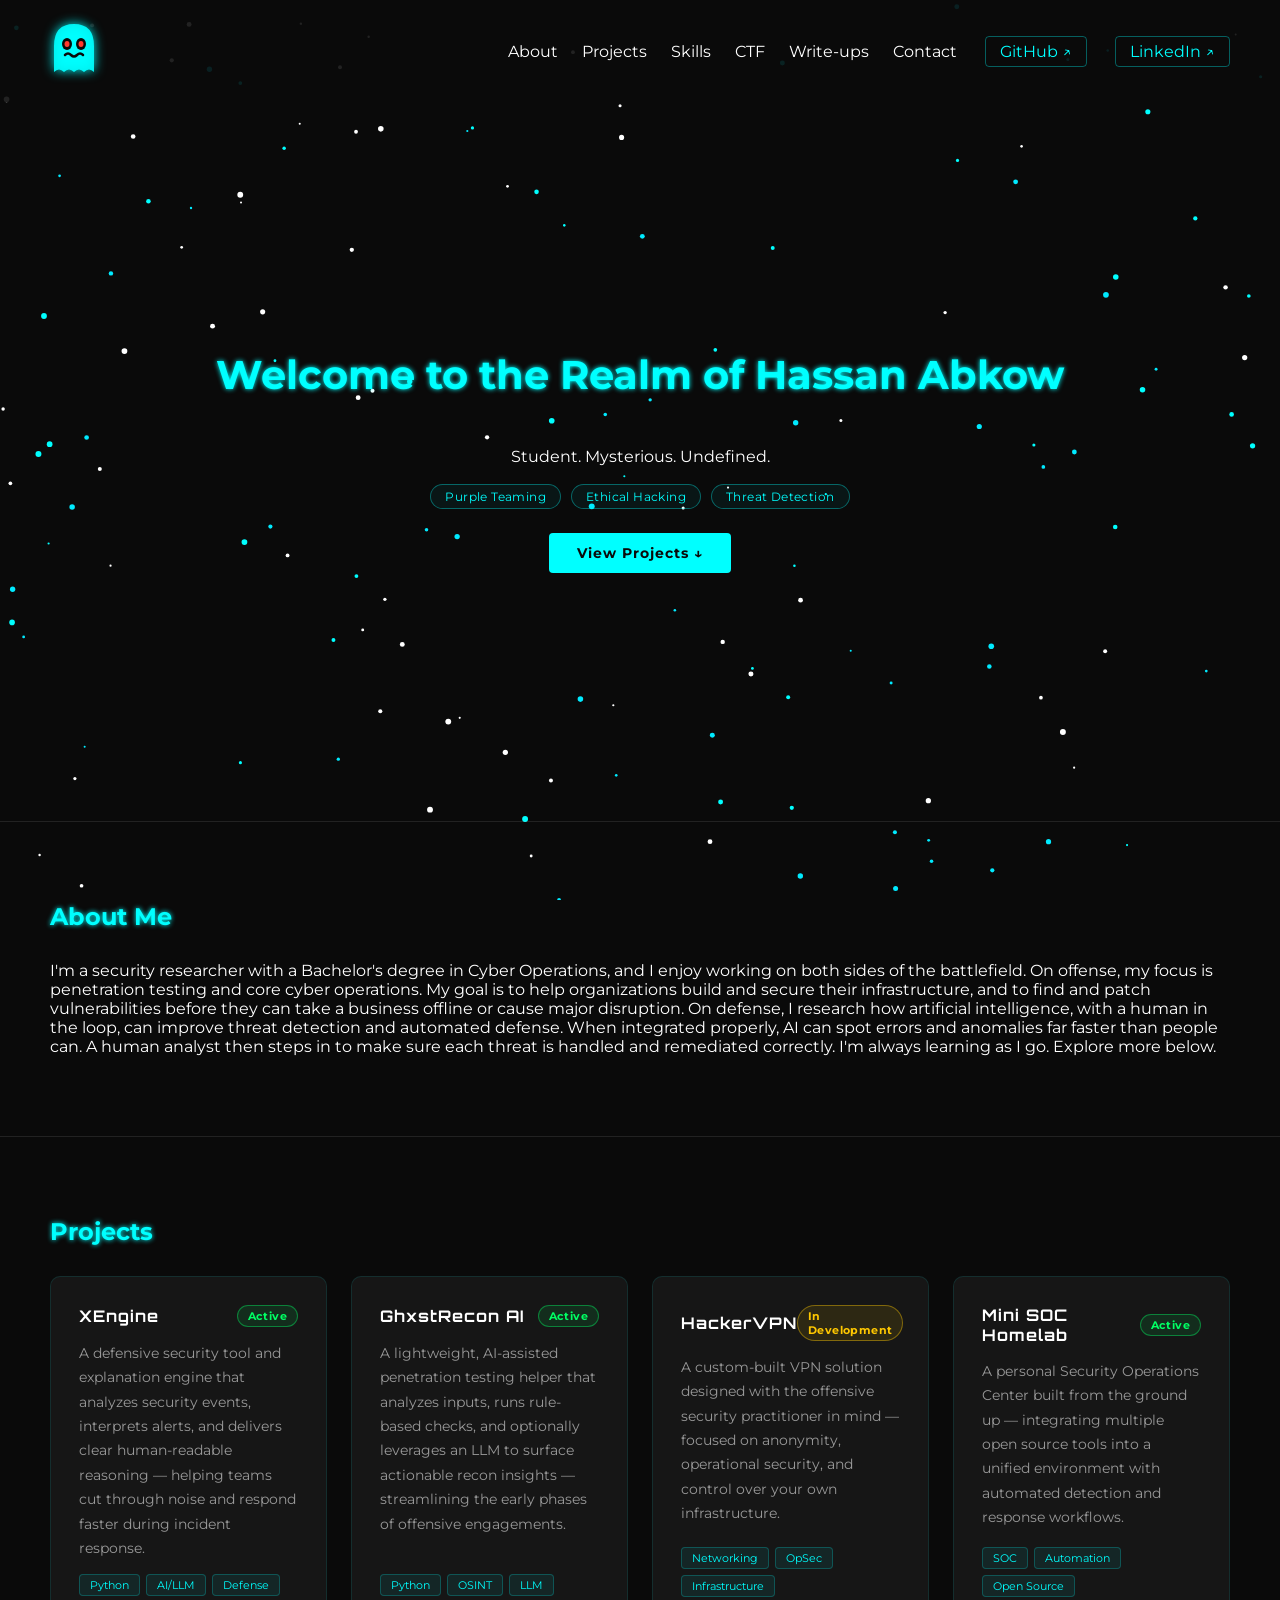
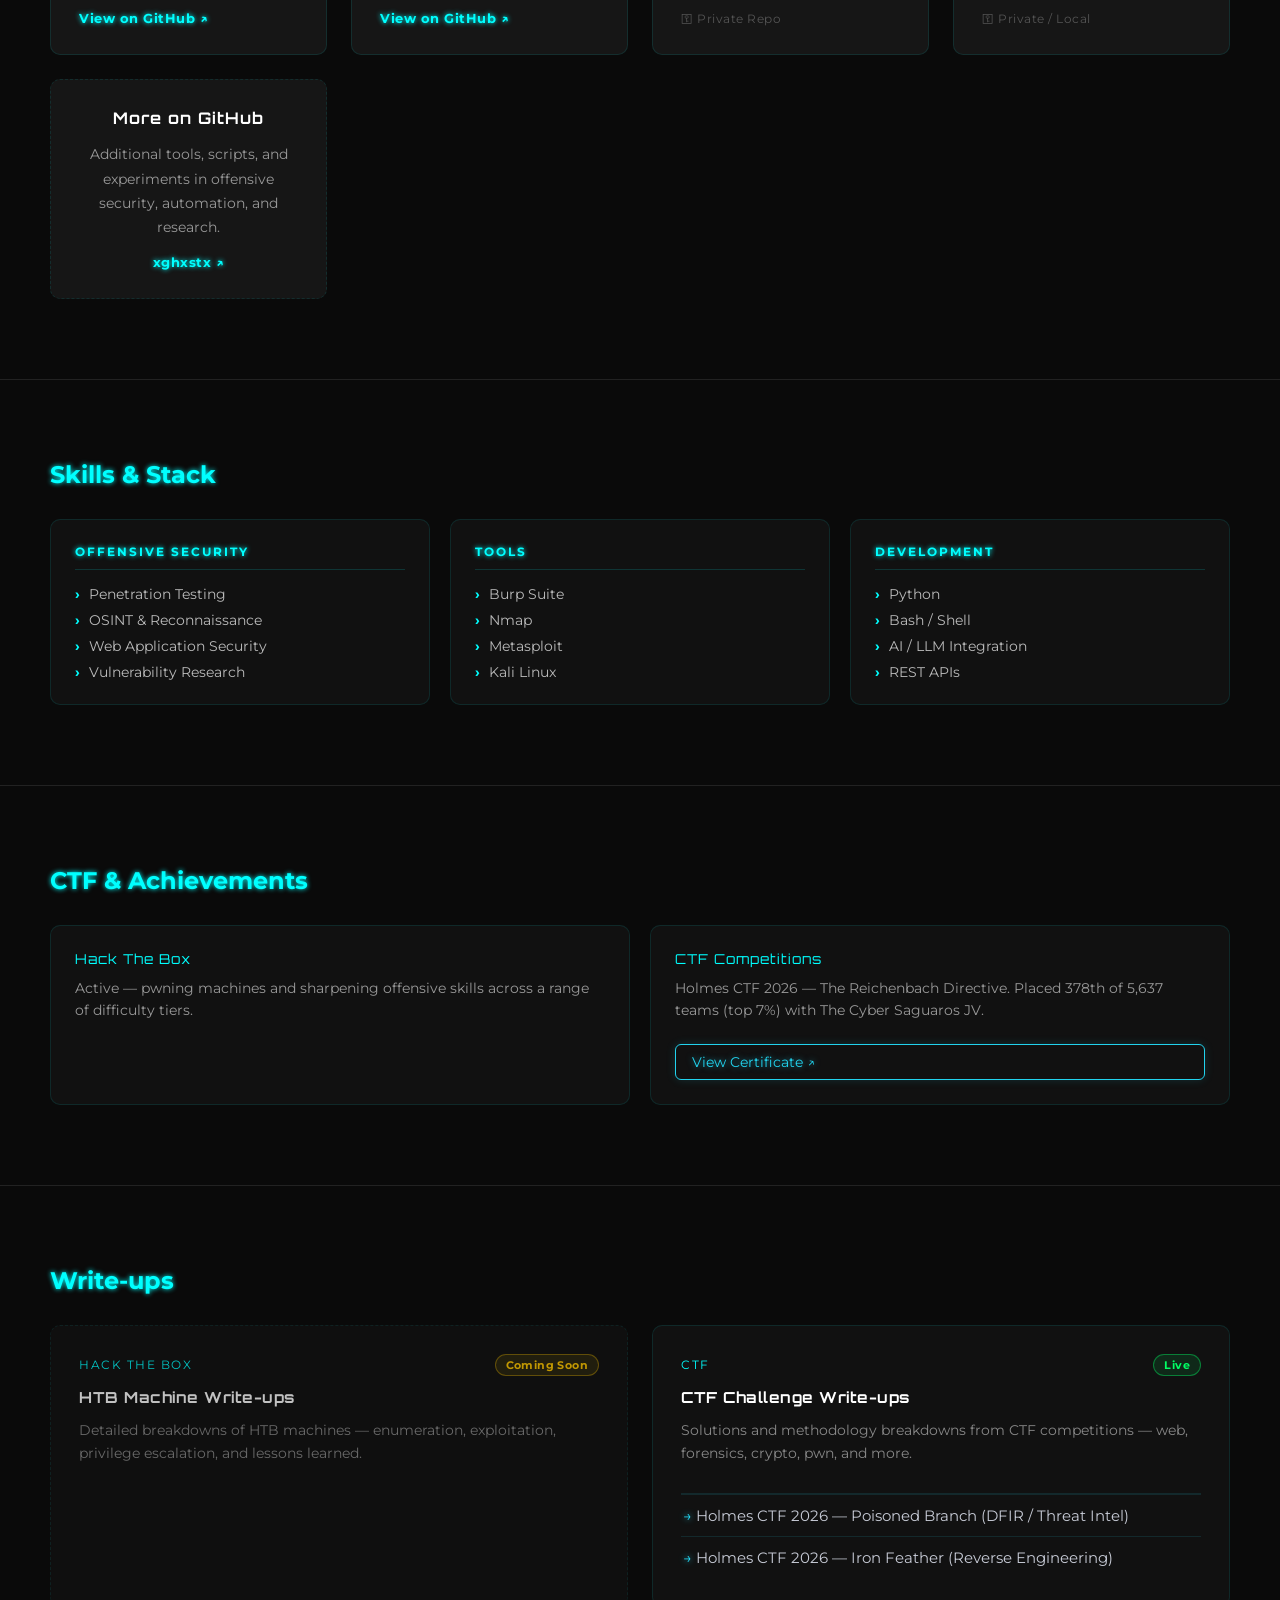
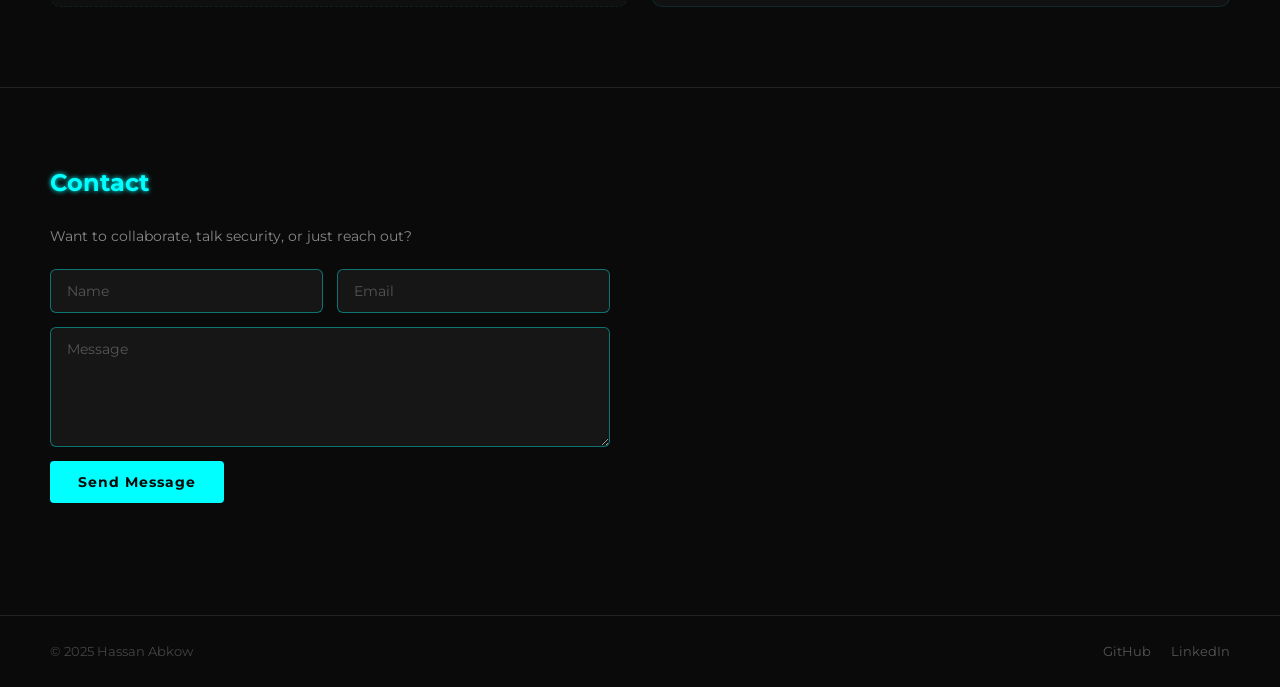
==== commit 7060386c: "Fix HTML structure by correcting list tags" ====
--- a/index.html
+++ b/index.html
@@ -206,13 +206,12 @@
   </div>
   <h3 class="writeup-title">CTF Challenge Write-ups</h3>
   <p class="writeup-desc">Solutions and methodology breakdowns from CTF competitions — web, forensics, crypto, pwn, and more.</p>
-  <ul style="list-style:none; margin:16px 0 0; padding:0; border-top:1px solid rgba(167,139,250,0.15);">
-        <li style="border-top:1px solid rgba(34,211,238,0.12);">
+    <ul style="list-style:none; margin:16px 0 0; padding:0; border-top:1px solid rgba(34,211,238,0.12);">
+    <li style="border-top:1px solid rgba(34,211,238,0.12);">
       <a href="writeups/writeup-poisoned-branch.html" style="display:block; padding:11px 2px; color:#c7cbd6; text-decoration:none; font-size:0.95rem;"><span style="color:#22d3ee; text-shadow:0 0 6px rgba(34,211,238,0.85);">→</span> Holmes CTF 2026 — Poisoned Branch (DFIR / Threat Intel)</a>
     </li>
     <li style="border-top:1px solid rgba(34,211,238,0.12);">
       <a href="writeups/writeup-iron-feather.html" style="display:block; padding:11px 2px; color:#c7cbd6; text-decoration:none; font-size:0.95rem;"><span style="color:#22d3ee; text-shadow:0 0 6px rgba(34,211,238,0.85);">→</span> Holmes CTF 2026 — Iron Feather (Reverse Engineering)</a>
-    </li>
     </li>
   </ul>
 </div>
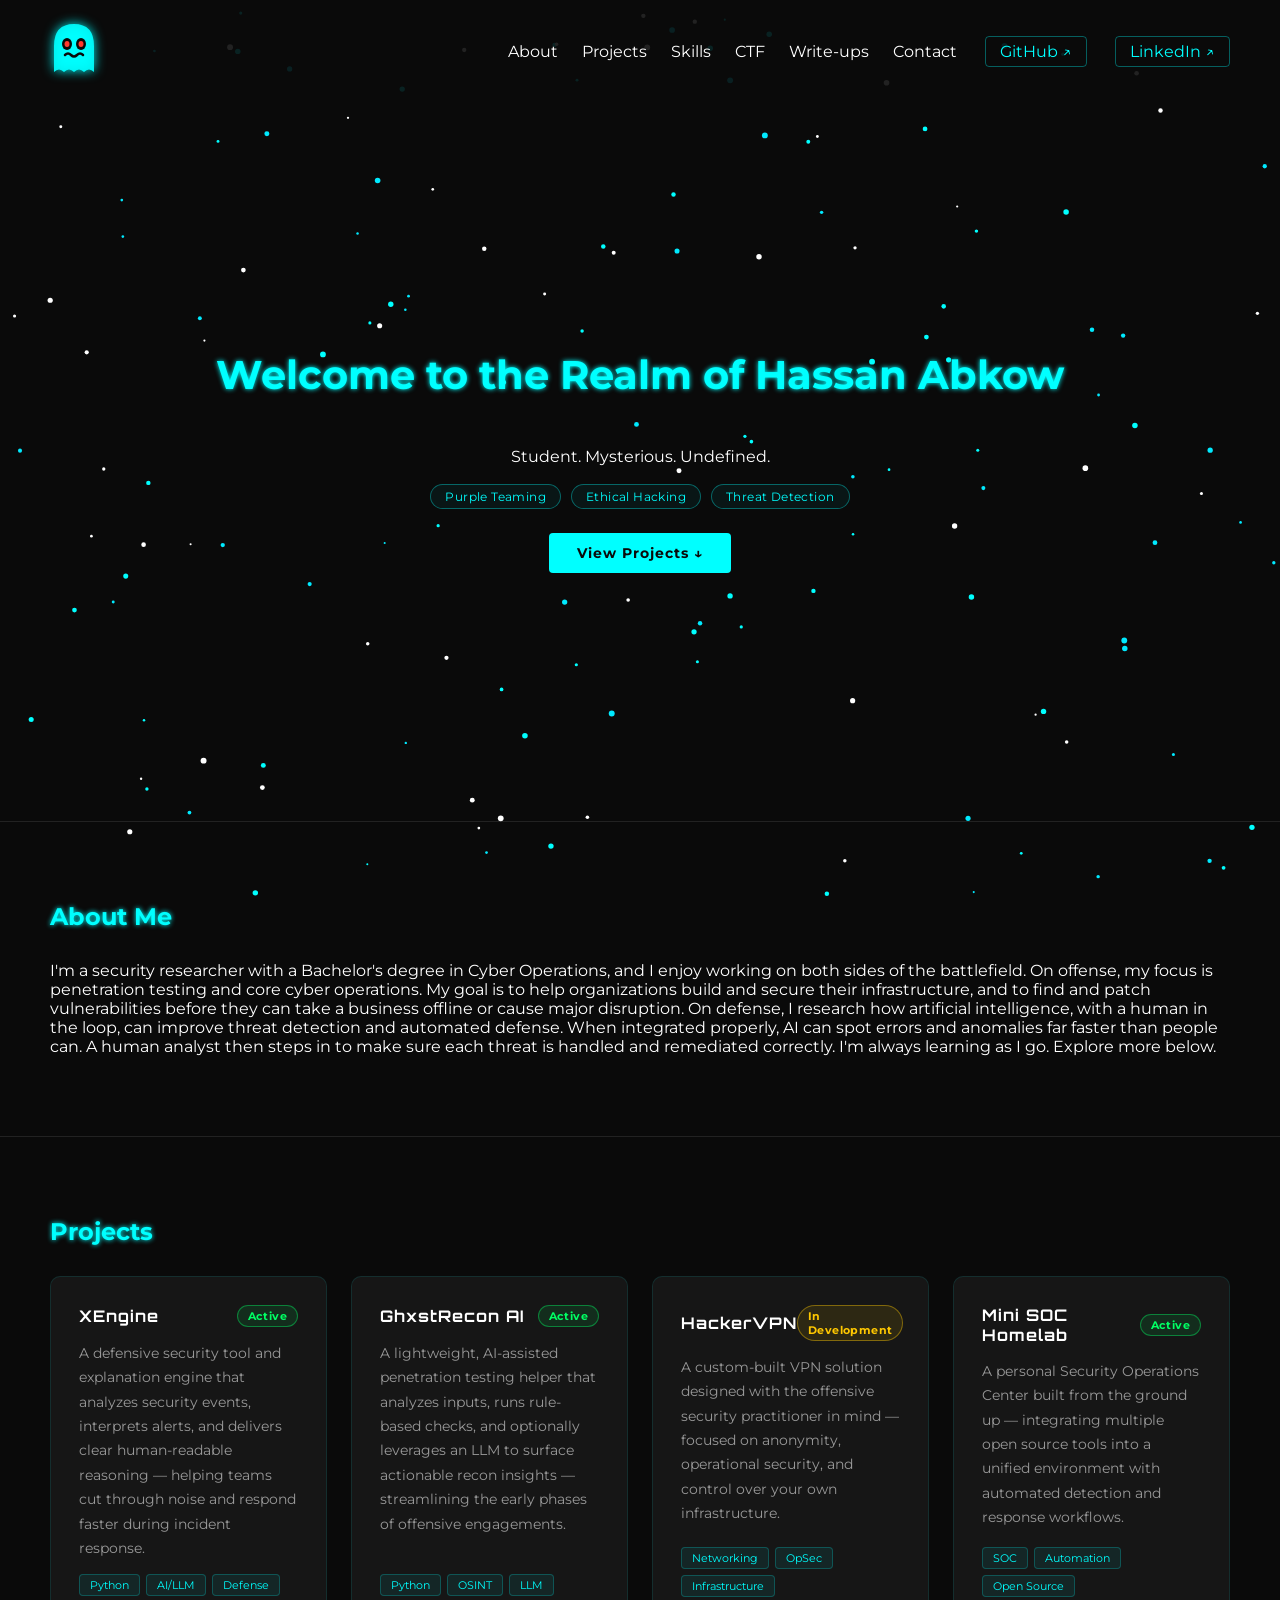
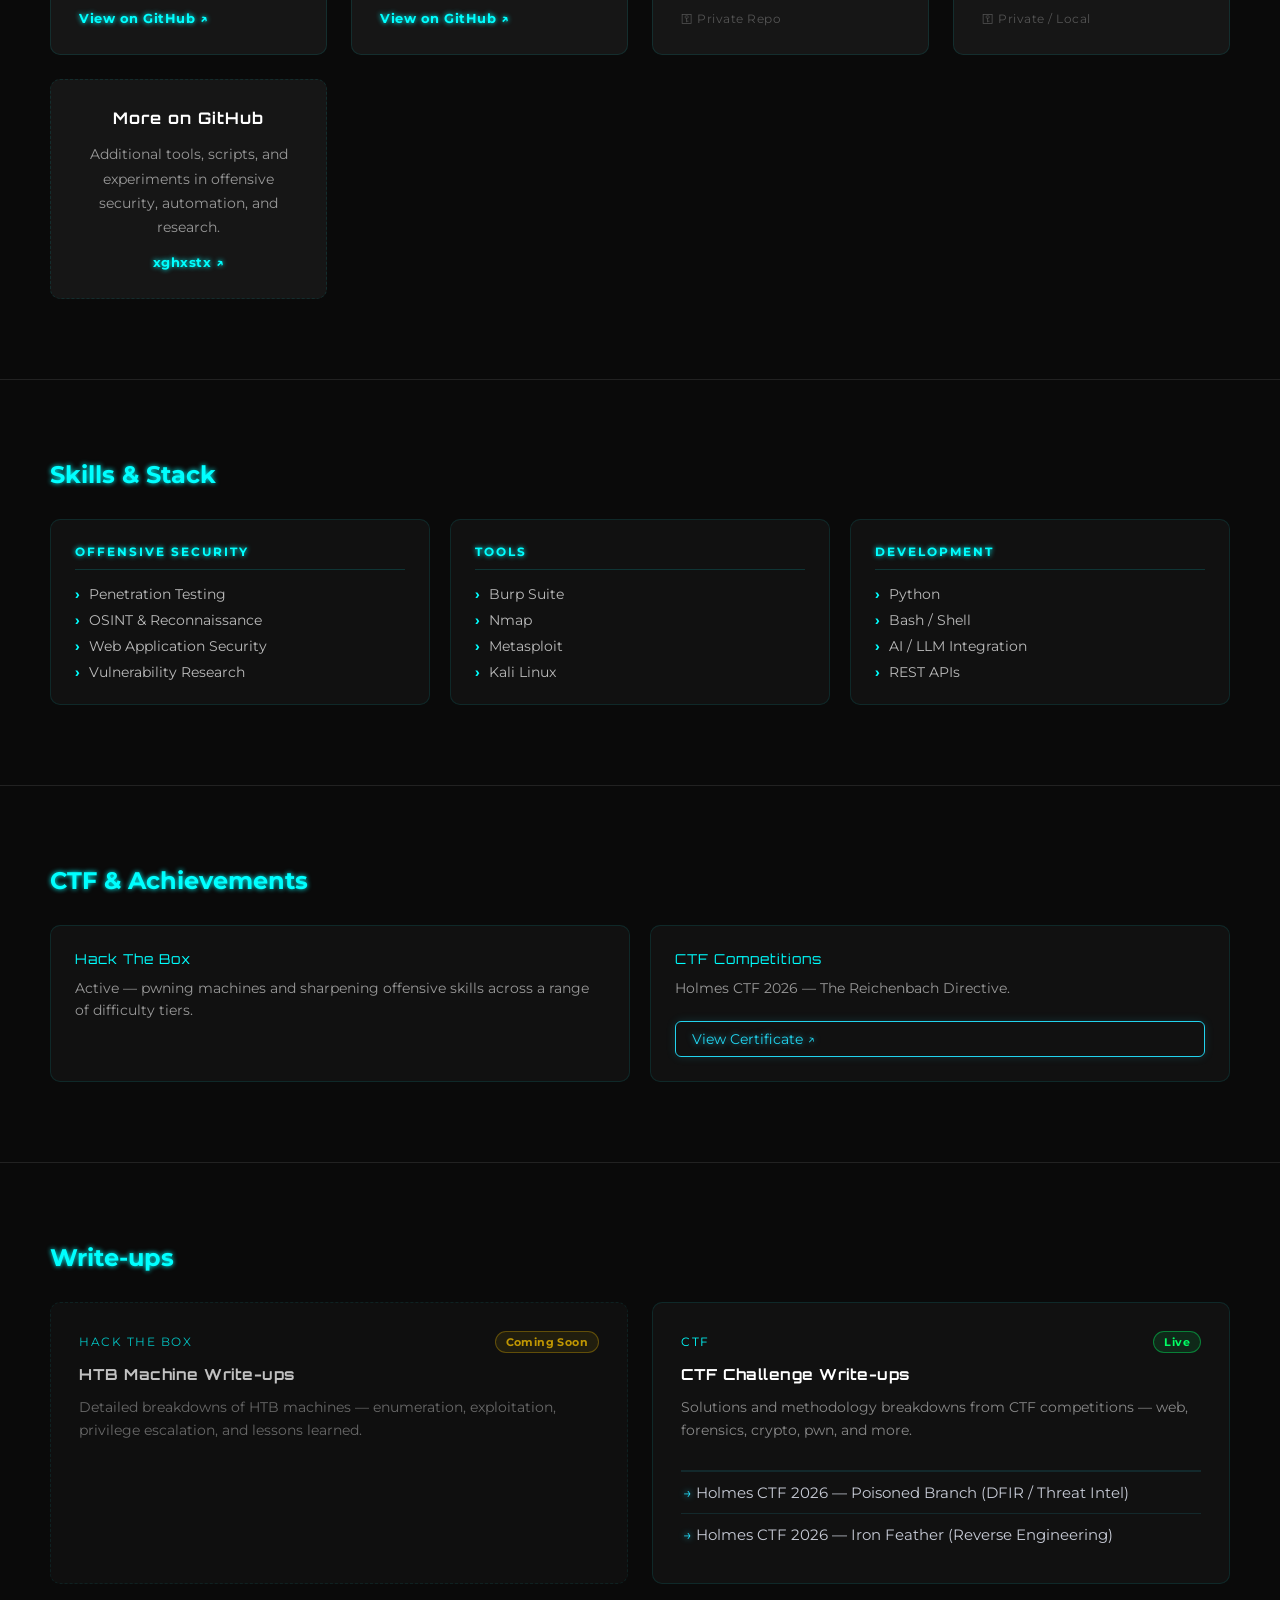
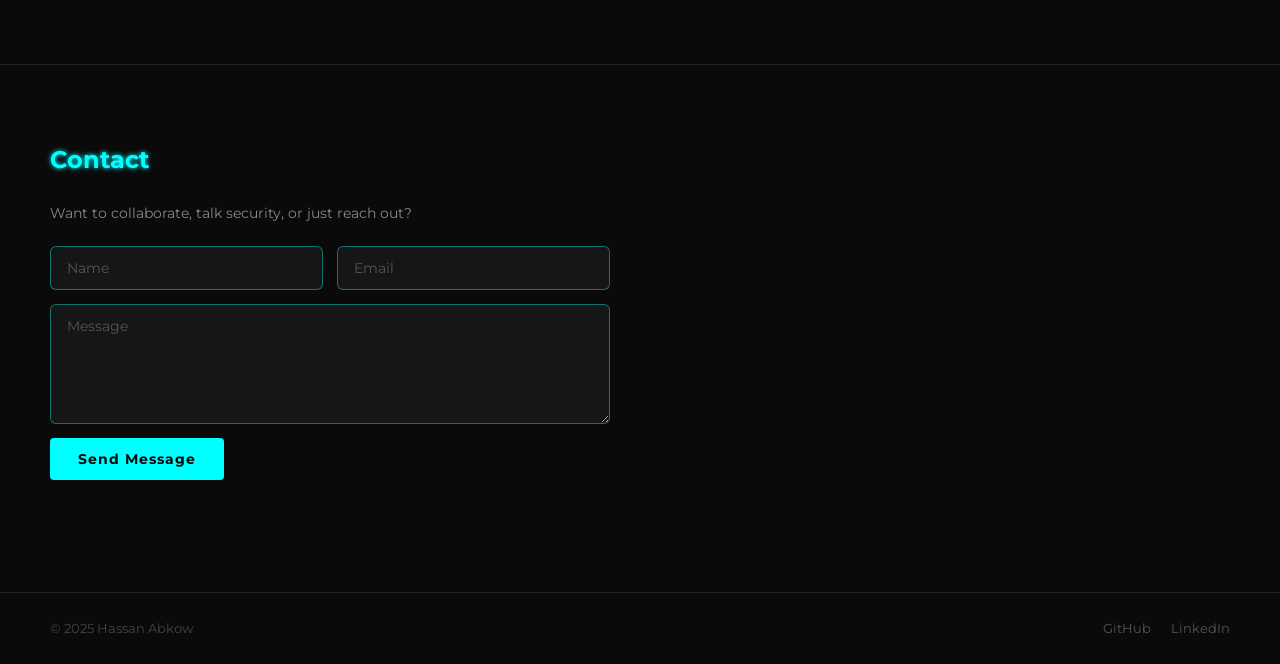
==== commit f180bc1d: "Update CTF detail to remove ranking information Removed placement ranking from CTF detail paragraph." ====
--- a/index.html
+++ b/index.html
@@ -178,7 +178,7 @@
 
     <div class="ctf-card">
   <div class="ctf-platform">CTF Competitions</div>
-  <p class="ctf-detail">Holmes CTF 2026 — The Reichenbach Directive. Placed 378th of 5,637 teams (top 7%) with The Cyber Saguaros JV.</p>
+  <p class="ctf-detail">Holmes CTF 2026 — The Reichenbach Directive.</p>
   <a href="holmes-ctf-2026-certificate.pdf" target="_blank" rel="noopener" style="display:inline-block; margin-top:12px; padding:8px 16px; border:1px solid #22d3ee; border-radius:6px; color:#22d3ee; text-decoration:none; font-size:0.9rem; text-shadow:0 0 6px rgba(34,211,238,0.6); box-shadow:0 0 10px rgba(34,211,238,0.15);">View Certificate ↗</a>
 </div>
 
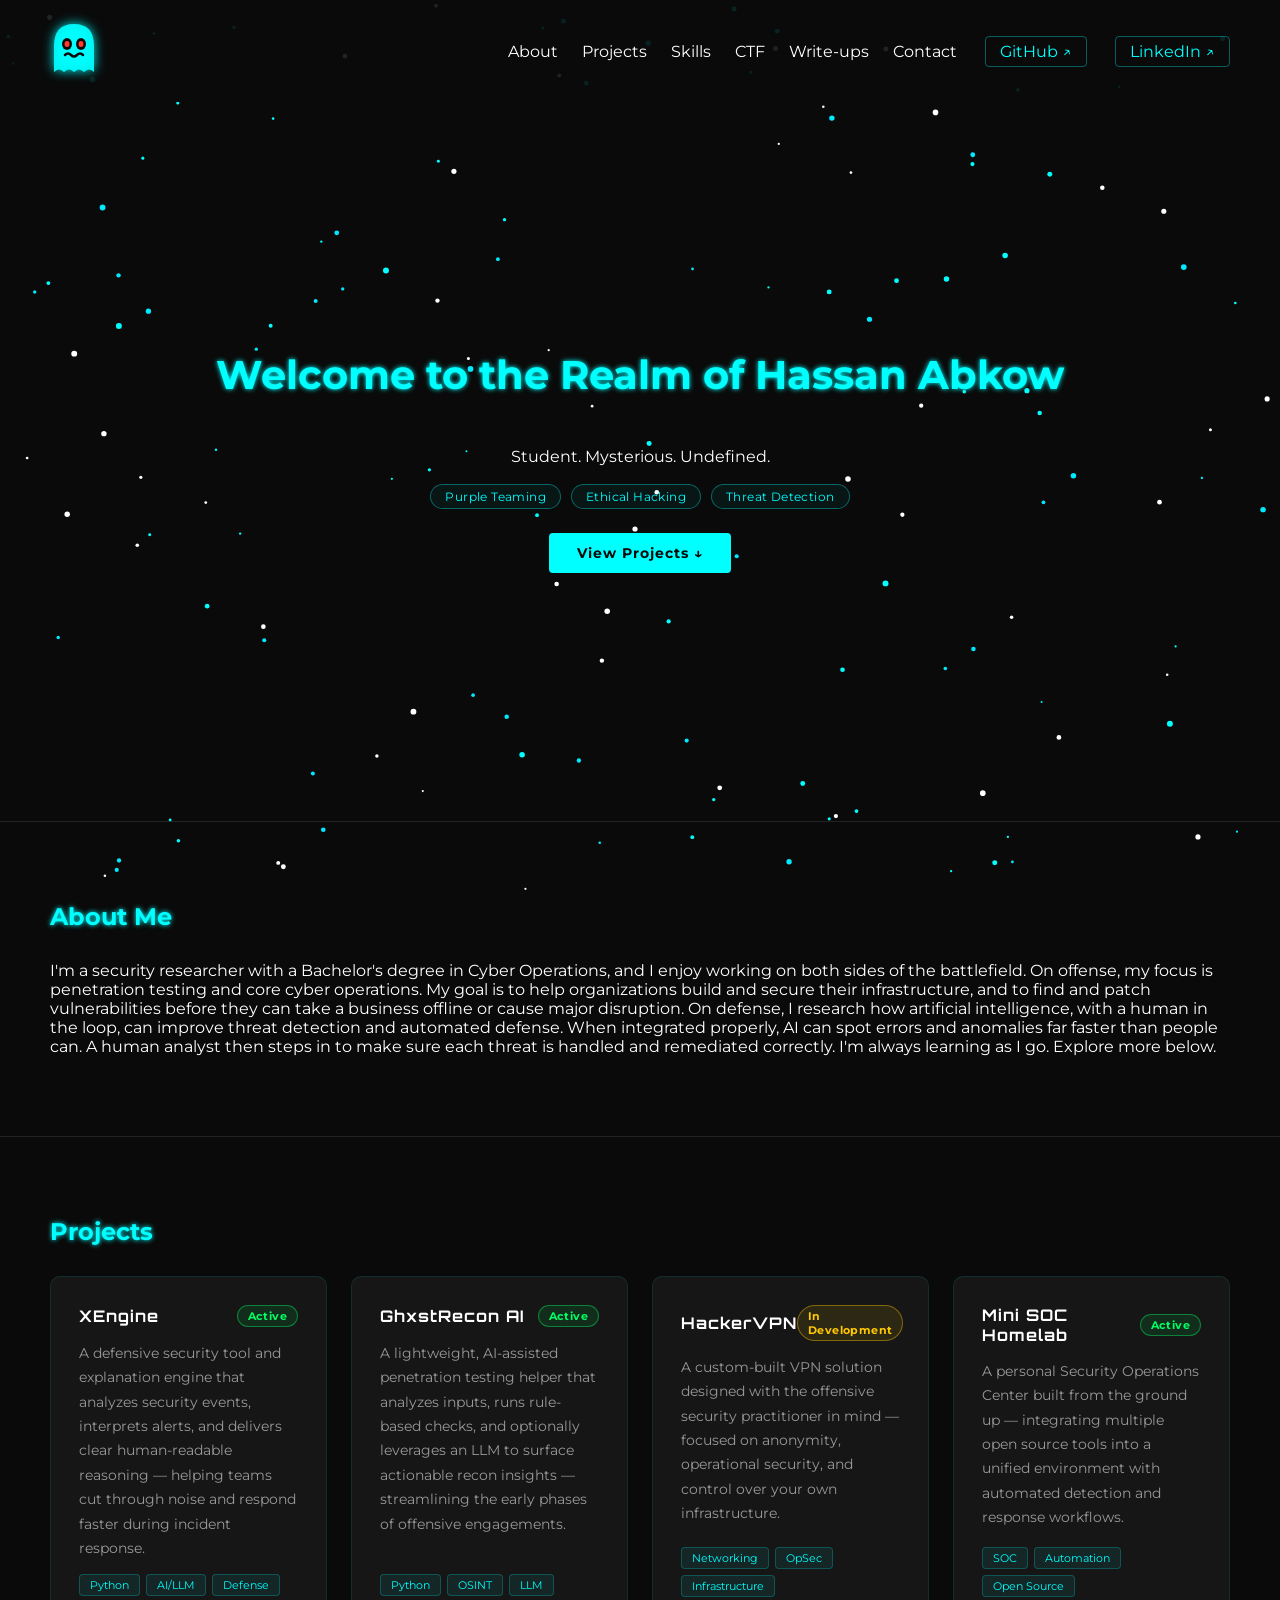
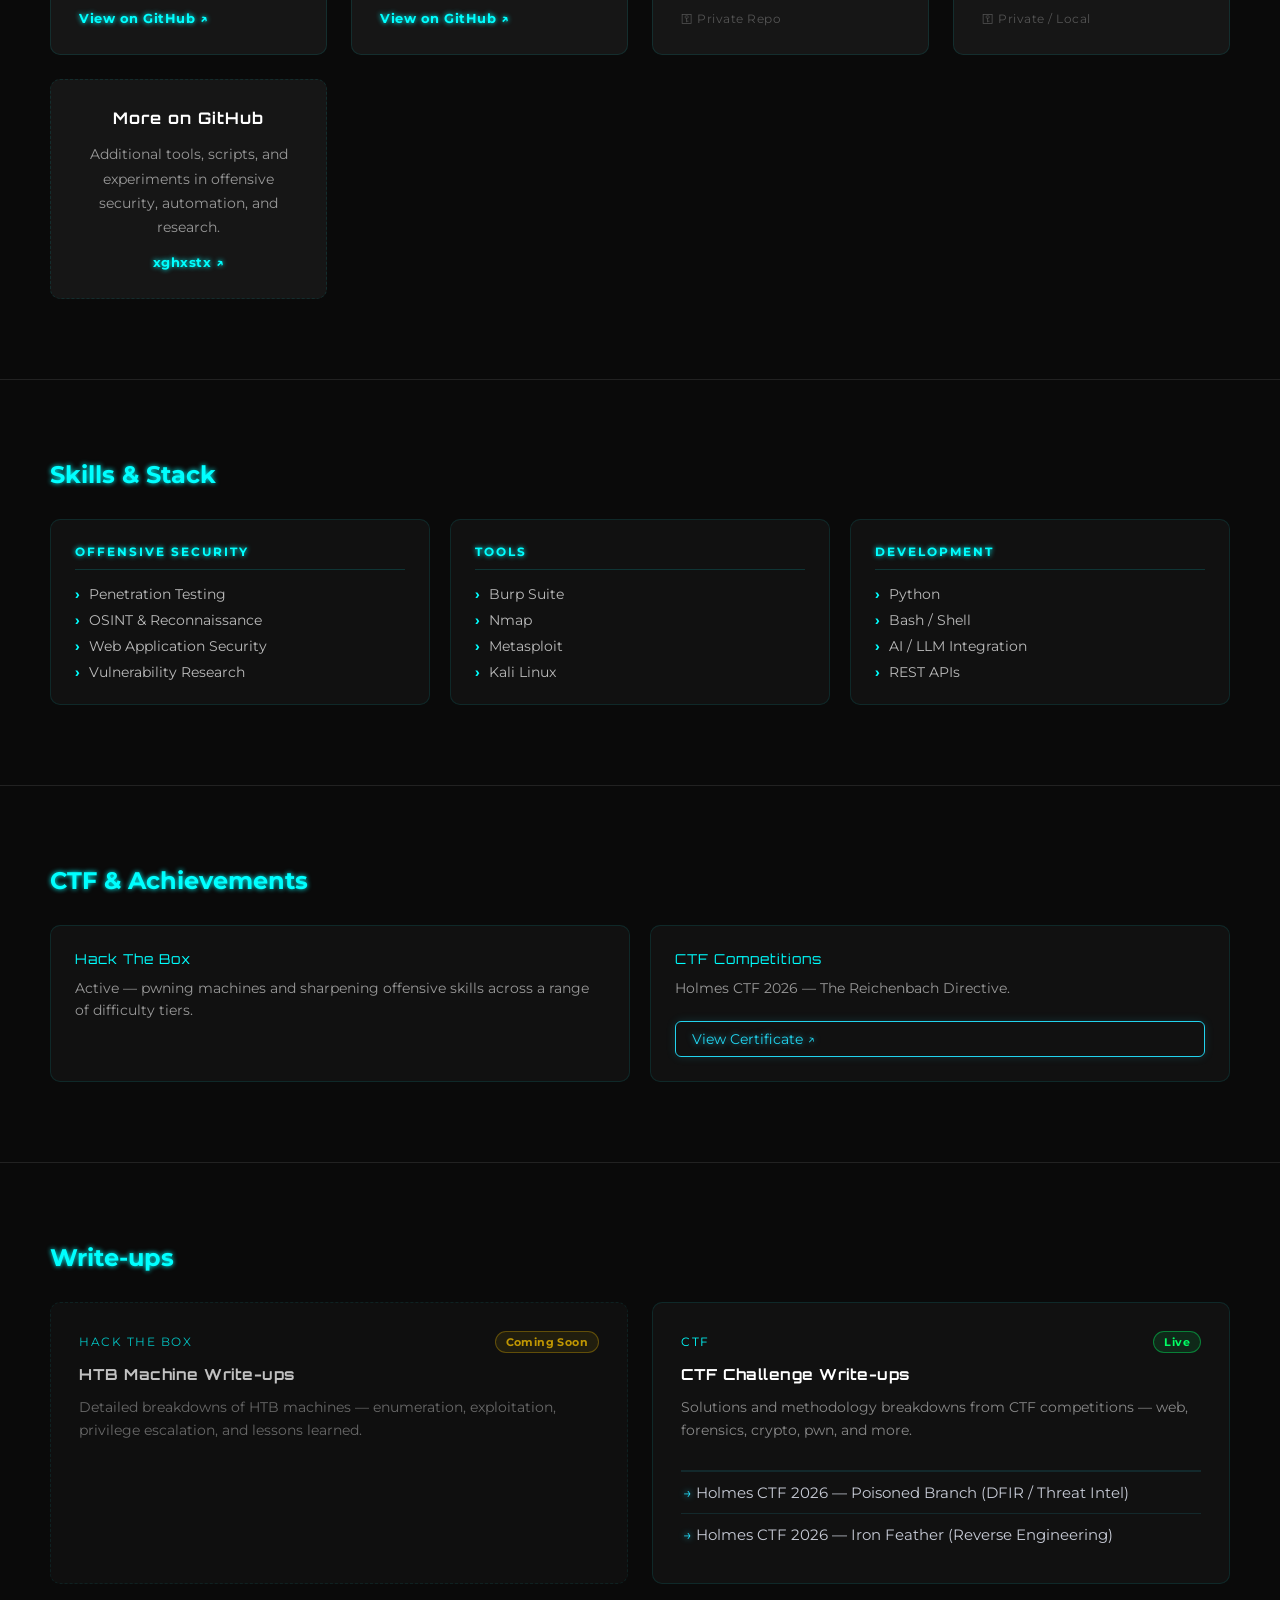
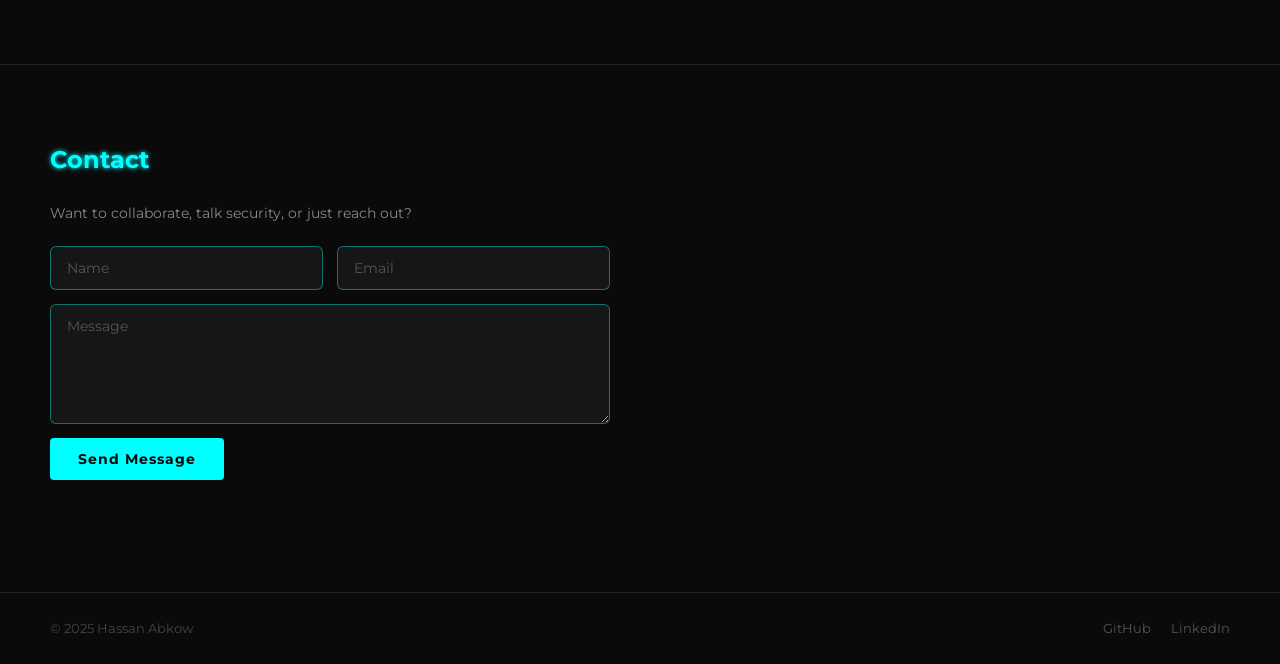
==== commit 921b08b8: "Update index.html" ====
--- a/index.html
+++ b/index.html
@@ -208,11 +208,11 @@
   <p class="writeup-desc">Solutions and methodology breakdowns from CTF competitions — web, forensics, crypto, pwn, and more.</p>
     <ul style="list-style:none; margin:16px 0 0; padding:0; border-top:1px solid rgba(34,211,238,0.12);">
     <li style="border-top:1px solid rgba(34,211,238,0.12);">
-      <a href="writeups/writeup-poisoned-branch.html" style="display:block; padding:11px 2px; color:#c7cbd6; text-decoration:none; font-size:0.95rem;"><span style="color:#22d3ee; text-shadow:0 0 6px rgba(34,211,238,0.85);">→</span> Holmes CTF 2026 — Poisoned Branch (DFIR / Threat Intel)</a>
-    </li>
-    <li style="border-top:1px solid rgba(34,211,238,0.12);">
-      <a href="writeups/writeup-iron-feather.html" style="display:block; padding:11px 2px; color:#c7cbd6; text-decoration:none; font-size:0.95rem;"><span style="color:#22d3ee; text-shadow:0 0 6px rgba(34,211,238,0.85);">→</span> Holmes CTF 2026 — Iron Feather (Reverse Engineering)</a>
-    </li>
+  <a href="writeups/writeups/writeup-poisoned-branch.html" style="display:block; padding:11px 2px; color:#c7cbd6; text-decoration:none; font-size:0.95rem;"><span style="color:#22d3ee; text-shadow:0 0 6px rgba(34,211,238,0.85);">→</span> Holmes CTF 2026 — Poisoned Branch (DFIR / Threat Intel)</a>
+</li>
+<li style="border-top:1px solid rgba(34,211,238,0.12);">
+  <a href="writeups/writeups/writeup-iron-feather.html" style="display:block; padding:11px 2px; color:#c7cbd6; text-decoration:none; font-size:0.95rem;"><span style="color:#22d3ee; text-shadow:0 0 6px rgba(34,211,238,0.85);">→</span> Holmes CTF 2026 — Iron Feather (Reverse Engineering)</a>
+</li>
   </ul>
 </div>
 
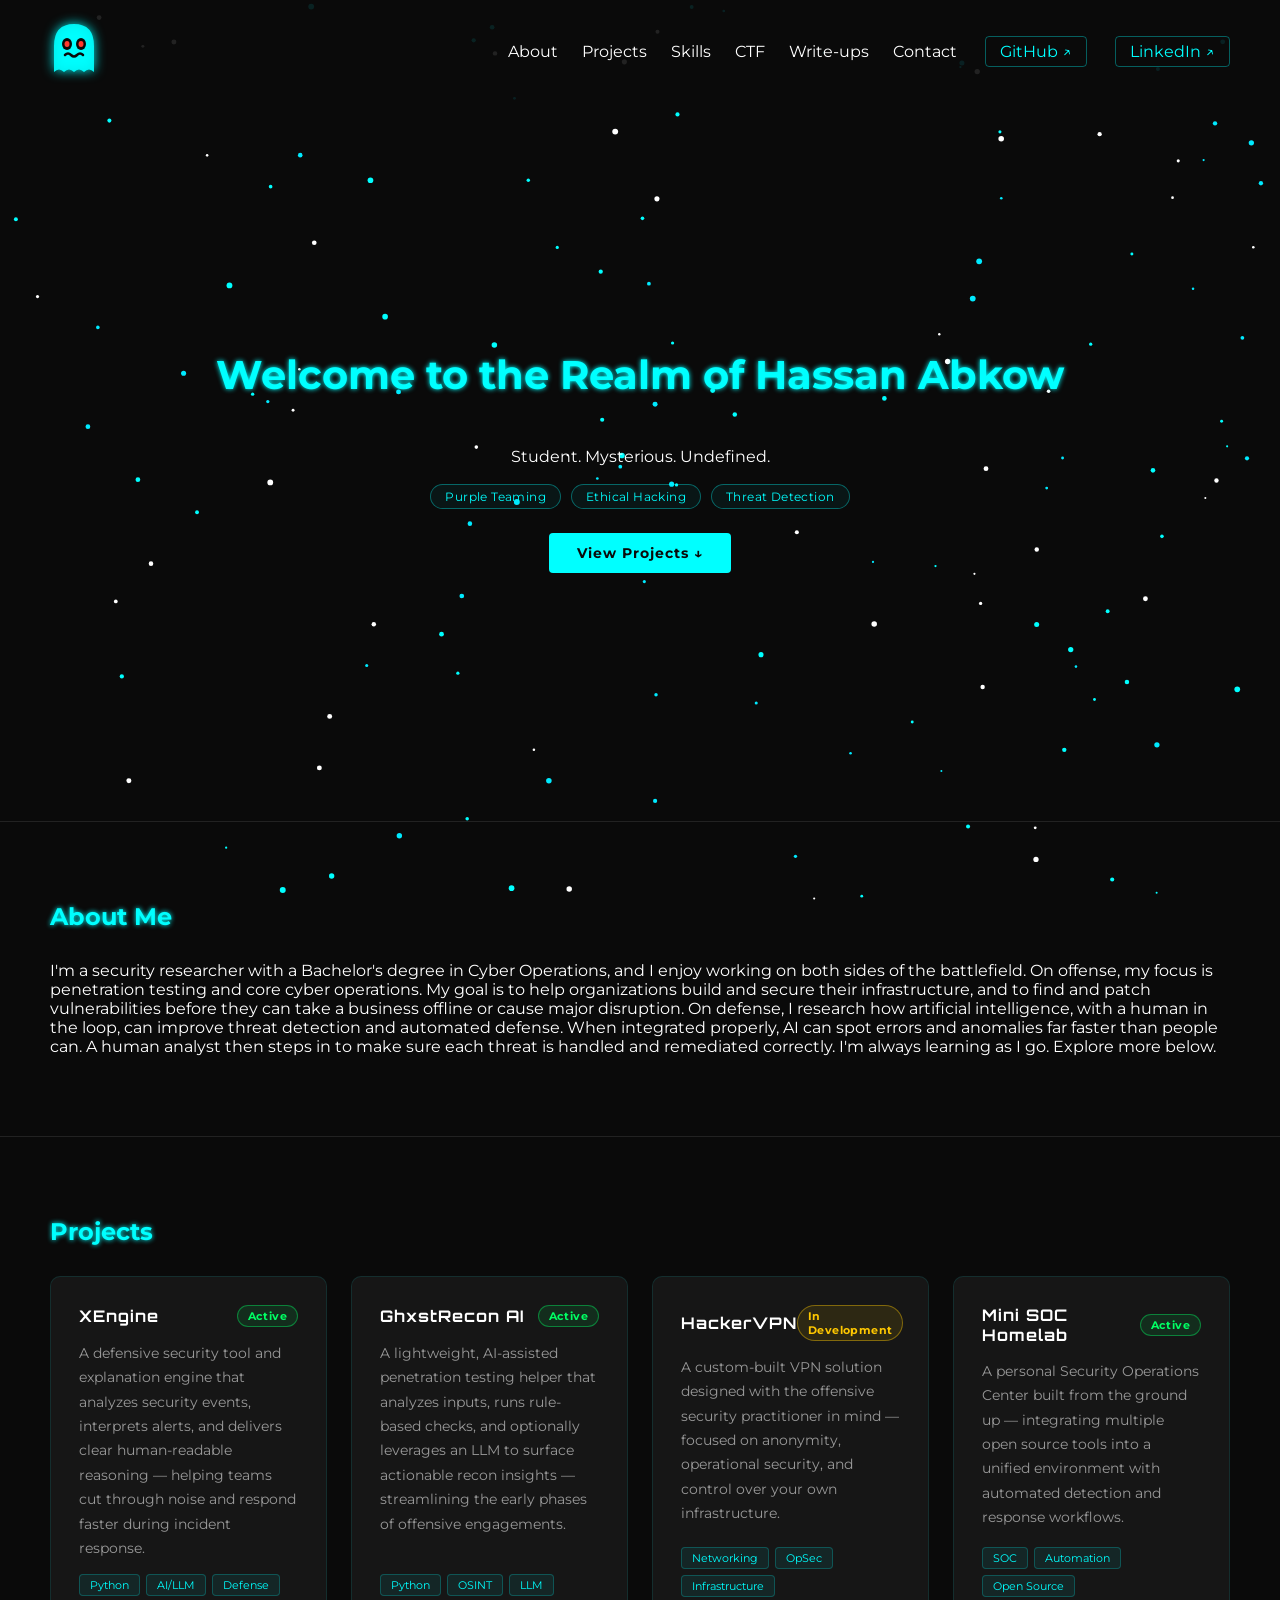
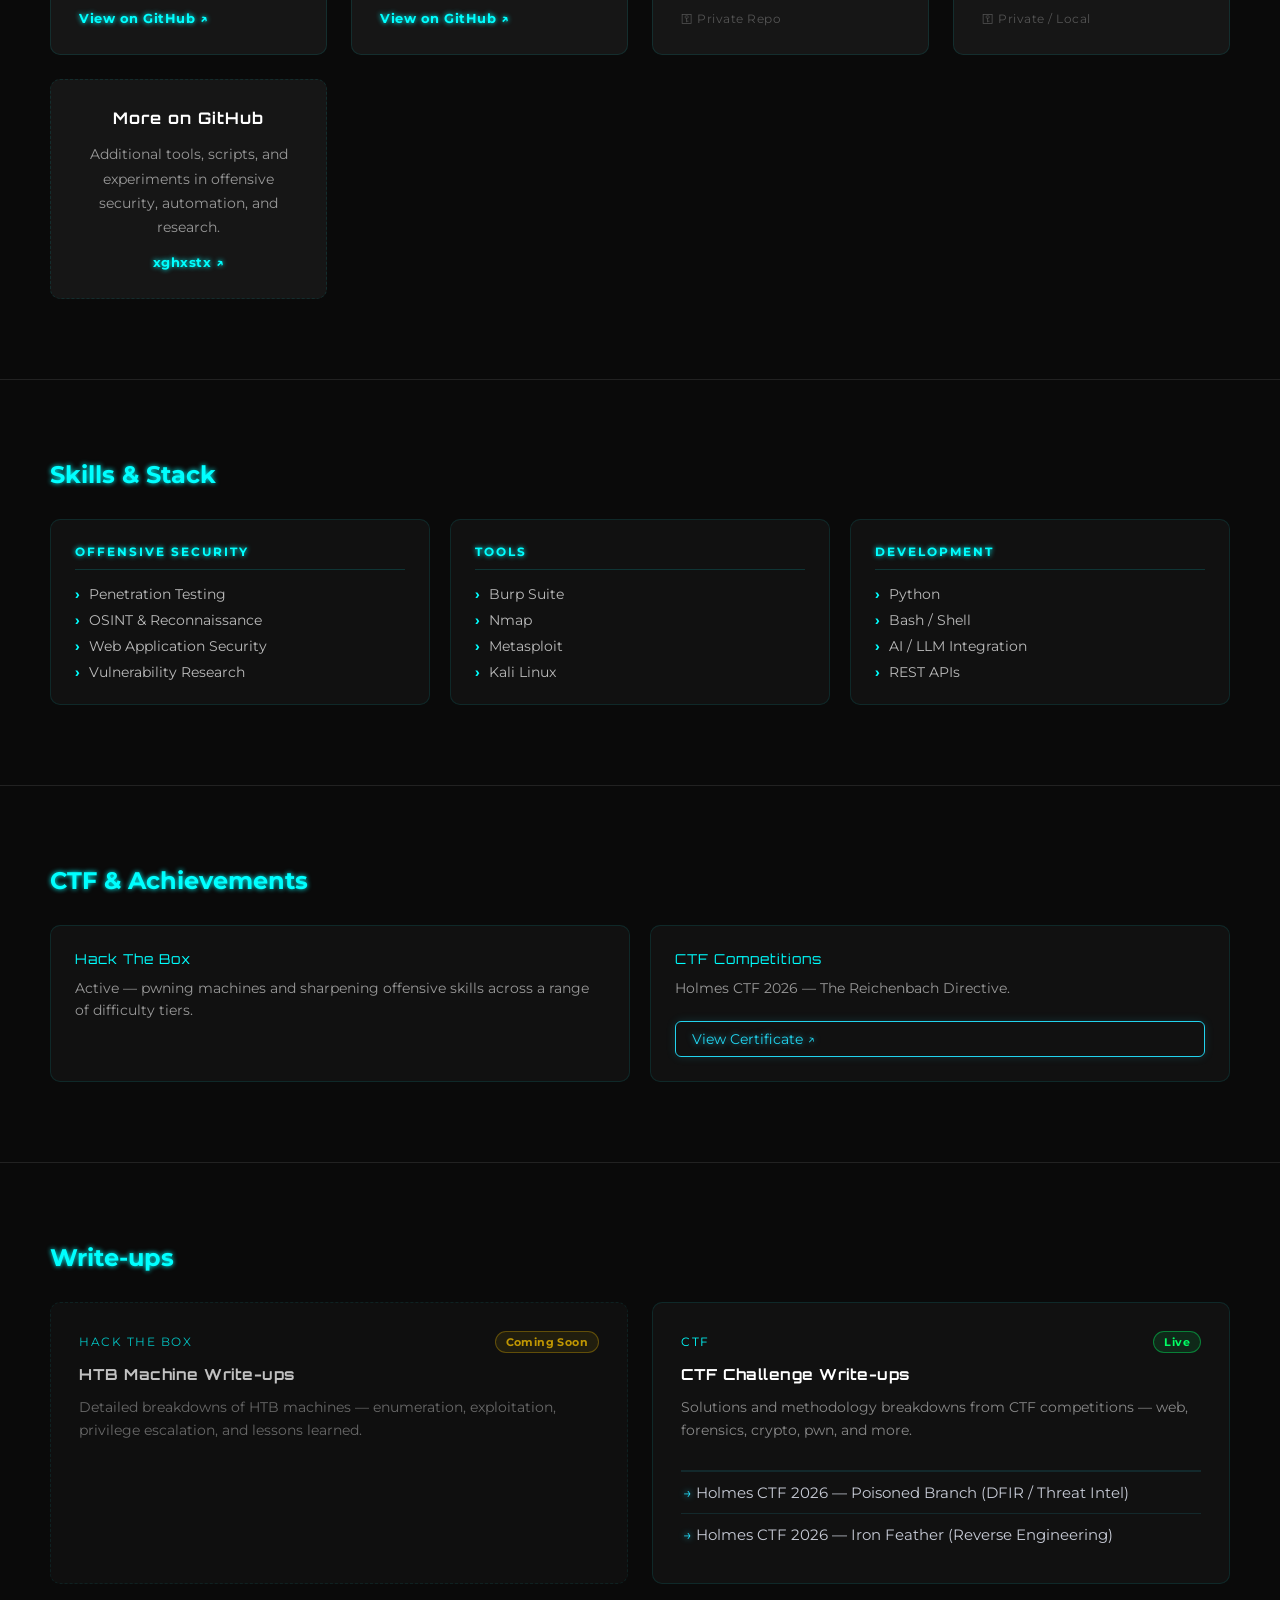
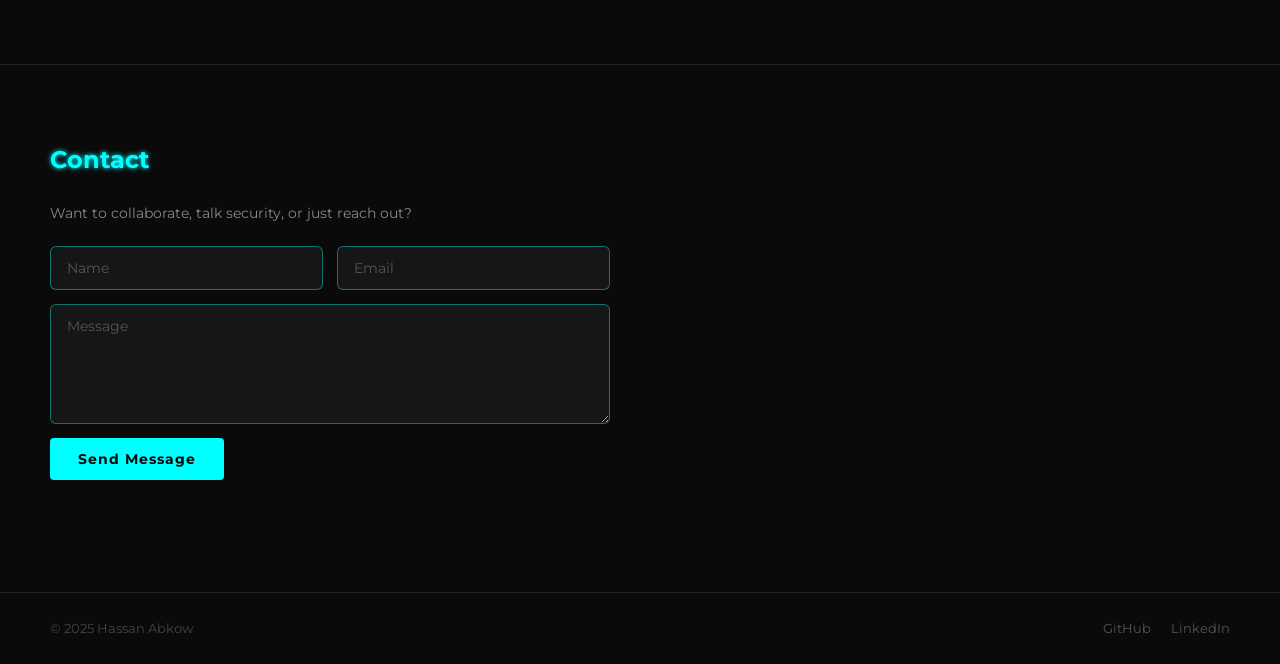
==== commit 2751435a: "Fix duplicate links in CTF write-ups section" ====
--- a/index.html
+++ b/index.html
@@ -208,10 +208,10 @@
   <p class="writeup-desc">Solutions and methodology breakdowns from CTF competitions — web, forensics, crypto, pwn, and more.</p>
     <ul style="list-style:none; margin:16px 0 0; padding:0; border-top:1px solid rgba(34,211,238,0.12);">
     <li style="border-top:1px solid rgba(34,211,238,0.12);">
-  <a href="writeups/writeups/writeup-poisoned-branch.html" style="display:block; padding:11px 2px; color:#c7cbd6; text-decoration:none; font-size:0.95rem;"><span style="color:#22d3ee; text-shadow:0 0 6px rgba(34,211,238,0.85);">→</span> Holmes CTF 2026 — Poisoned Branch (DFIR / Threat Intel)</a>
+  <a href="writeups/writeup-poisoned-branch.html" style="display:block; padding:11px 2px; color:#c7cbd6; text-decoration:none; font-size:0.95rem;"><span style="color:#22d3ee; text-shadow:0 0 6px rgba(34,211,238,0.85);">→</span> Holmes CTF 2026 — Poisoned Branch (DFIR / Threat Intel)</a>
 </li>
 <li style="border-top:1px solid rgba(34,211,238,0.12);">
-  <a href="writeups/writeups/writeup-iron-feather.html" style="display:block; padding:11px 2px; color:#c7cbd6; text-decoration:none; font-size:0.95rem;"><span style="color:#22d3ee; text-shadow:0 0 6px rgba(34,211,238,0.85);">→</span> Holmes CTF 2026 — Iron Feather (Reverse Engineering)</a>
+  <a href="writeups/writeup-iron-feather.html" style="display:block; padding:11px 2px; color:#c7cbd6; text-decoration:none; font-size:0.95rem;"><span style="color:#22d3ee; text-shadow:0 0 6px rgba(34,211,238,0.85);">→</span> Holmes CTF 2026 — Iron Feather (Reverse Engineering)</a>
 </li>
   </ul>
 </div>
